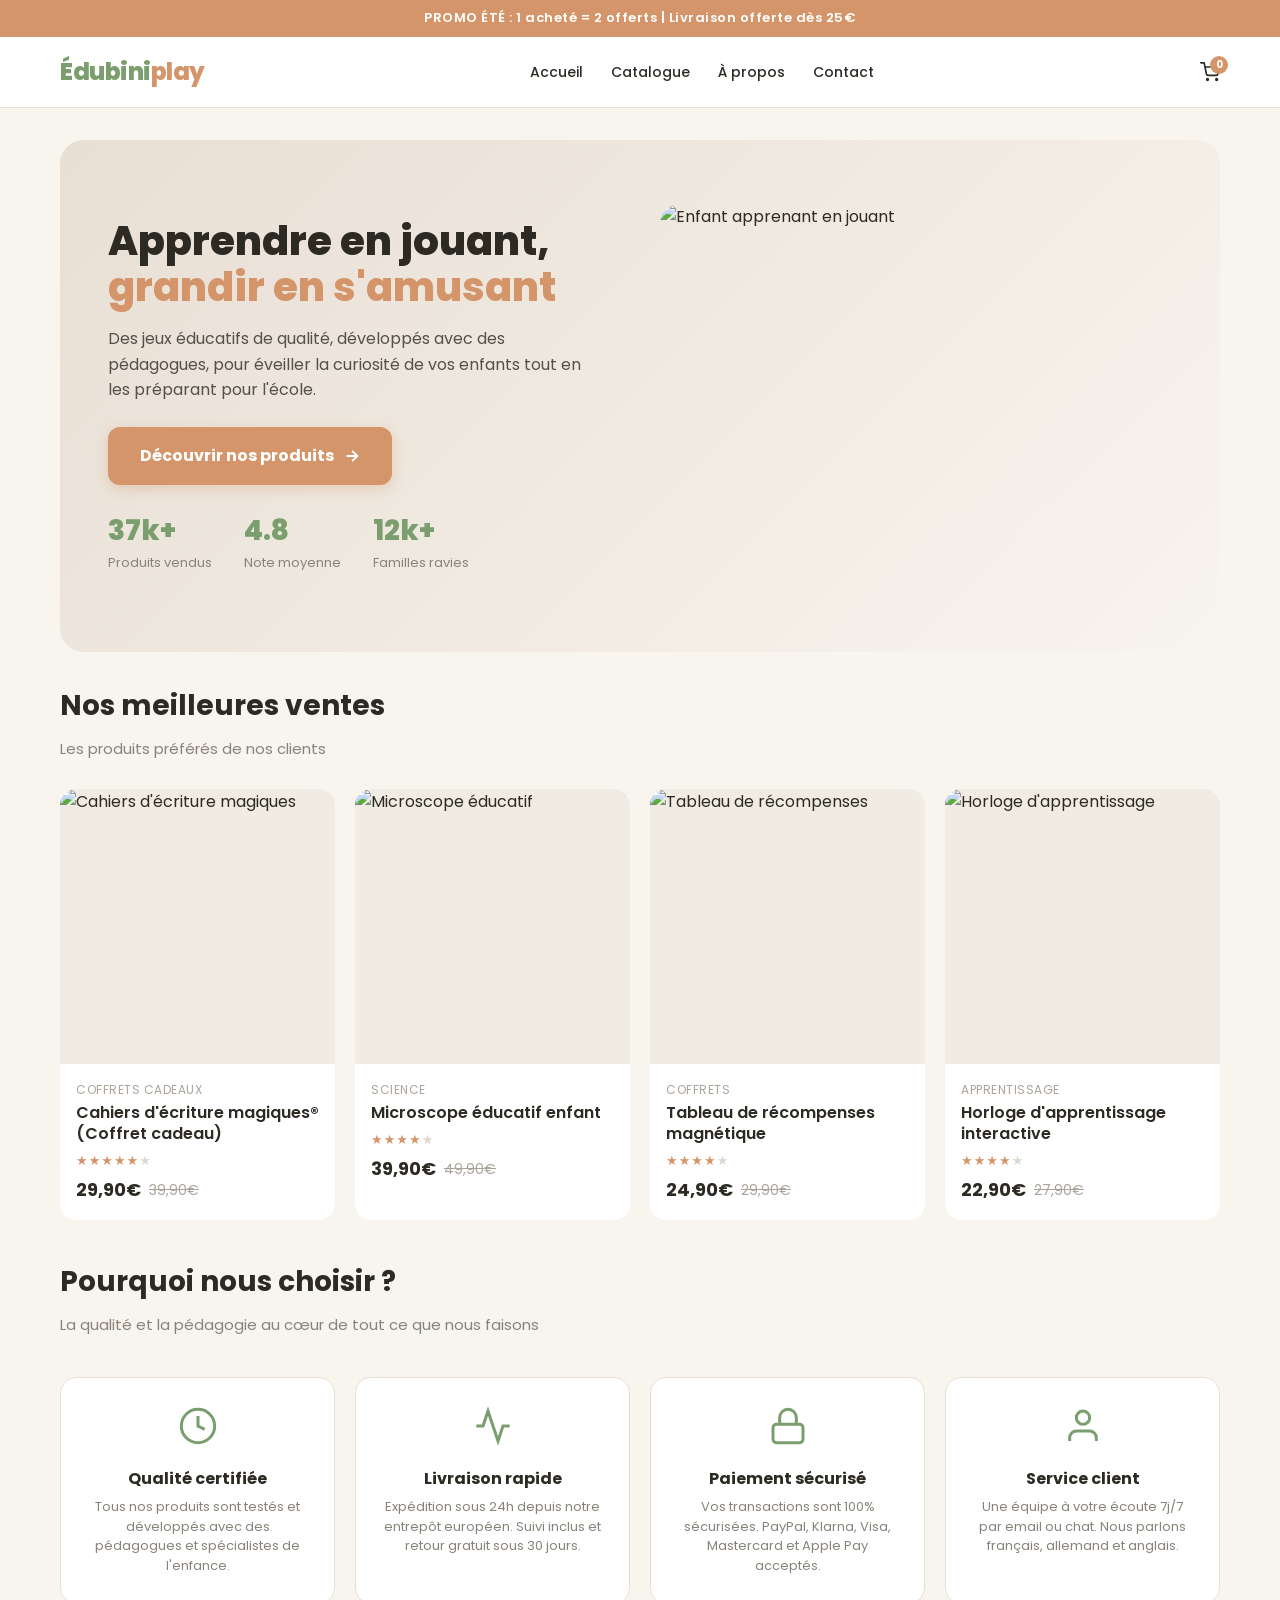
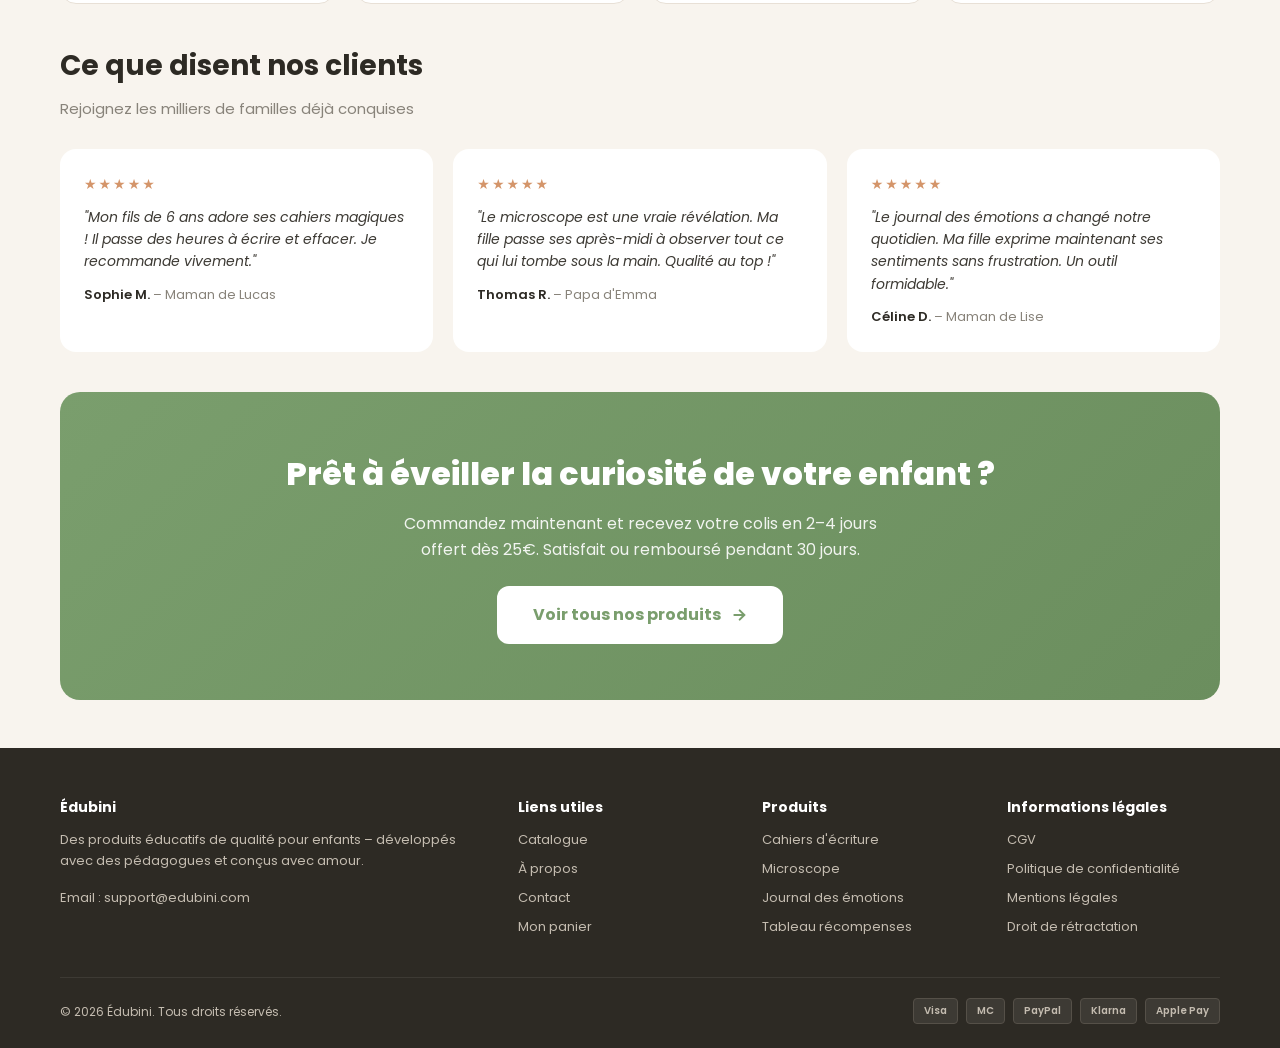
==== index.html @ 6d7222cc "feat: site e-commerce Édubini – pages produit, catalogue, panier, contact, à propos" ====
<!doctype html>
<html lang="fr">
<head>
  <meta charset="utf-8" />
  <meta name="viewport" content="width=device-width, initial-scale=1" />
  <title>Édubini – Jeux éducatifs pour enfants</title>
  <link rel="preconnect" href="https://fonts.googleapis.com" />
  <link rel="preconnect" href="https://fonts.gstatic.com" crossorigin />
  <link href="https://fonts.googleapis.com/css2?family=Poppins:wght@400;500;600;700;800&display=swap" rel="stylesheet" />
  <style>
    * { box-sizing: border-box; margin: 0; padding: 0; }
    body {
      font-family: 'Poppins', system-ui, sans-serif;
      background: #f8f4ee;
      color: #2d2a24;
      line-height: 1.6;
      -webkit-font-smoothing: antialiased;
    }
    .container {
      max-width: 1200px;
      margin: 0 auto;
      padding: 0 20px;
    }

    /* ---- Top bar ---- */
    .top-bar {
      background: #d4956a;
      color: #fff;
      text-align: center;
      padding: 8px;
      font-size: 13px;
      font-weight: 600;
      letter-spacing: 0.5px;
    }

    /* ---- Header ---- */
    .header {
      background: #fff;
      border-bottom: 1px solid #e8e0d6;
      padding: 16px 0;
      position: sticky;
      top: 0;
      z-index: 100;
    }
    .header .container {
      display: flex;
      align-items: center;
      justify-content: space-between;
    }
    .logo {
      font-size: 24px;
      font-weight: 800;
      color: #7a9e6d;
      text-decoration: none;
      letter-spacing: -0.5px;
    }
    .logo span { color: #d4956a; }
    .header nav { display: flex; gap: 28px; }
    .header nav a {
      color: #2d2a24;
      text-decoration: none;
      font-size: 14px;
      font-weight: 500;
      transition: color 0.2s;
    }
    .header nav a:hover { color: #d4956a; }
    .header-actions {
      display: flex;
      align-items: center;
      gap: 16px;
    }
    .header-actions a {
      color: #2d2a24;
      text-decoration: none;
      font-size: 14px;
    }
    .cart-icon {
      position: relative;
      width: 20px;
      height: 20px;
      display: block;
    }
    .cart-icon svg { width: 20px; height: 20px; }
    .cart-count {
      position: absolute;
      top: -6px;
      right: -8px;
      background: #d4956a;
      color: #fff;
      width: 18px;
      height: 18px;
      border-radius: 50%;
      font-size: 10px;
      font-weight: 700;
      display: grid;
      place-items: center;
    }

    /* ---- Mobile ---- */
    .mobile-menu-toggle {
      display: none;
      background: none;
      border: none;
      cursor: pointer;
      padding: 4px;
    }
    .mobile-menu-toggle svg { width: 24px; height: 24px; }
    @media (max-width: 700px) {
      .header nav { display: none; }
      .mobile-menu-toggle { display: block; }
    }

    /* ---- Hero ---- */
    .hero {
      background: linear-gradient(135deg, #e8dfd4 0%, #f8f4ee 100%);
      border-radius: 24px;
      padding: 64px 48px;
      margin: 32px 0;
      display: grid;
      grid-template-columns: 1fr 1fr;
      gap: 40px;
      align-items: center;
    }
    @media (max-width: 700px) {
      .hero { grid-template-columns: 1fr; padding: 40px 24px; text-align: center; }
    }
    .hero h1 {
      font-size: 40px;
      font-weight: 800;
      line-height: 1.15;
      margin-bottom: 16px;
    }
    @media (max-width: 480px) { .hero h1 { font-size: 28px; } }
    .hero h1 span { color: #d4956a; }
    .hero p {
      font-size: 16px;
      color: #555048;
      margin-bottom: 24px;
      max-width: 480px;
    }
    @media (max-width: 700px) { .hero p { margin: 0 auto 24px; } }
    .hero-btn {
      display: inline-flex;
      align-items: center;
      gap: 10px;
      padding: 16px 32px;
      background: #d4956a;
      color: #fff;
      border: none;
      border-radius: 12px;
      font-family: 'Poppins', sans-serif;
      font-size: 16px;
      font-weight: 700;
      text-decoration: none;
      cursor: pointer;
      transition: background 0.25s, transform 0.15s;
      box-shadow: 0 4px 14px rgba(212,149,106,0.35);
    }
    .hero-btn:hover { background: #c4855a; transform: translateY(-2px); }
    .hero-img {
      width: 100%;
      border-radius: 20px;
      object-fit: cover;
      aspect-ratio: 4/3;
    }
    .hero-stats {
      display: flex;
      gap: 32px;
      margin-top: 24px;
    }
    @media (max-width: 700px) { .hero-stats { justify-content: center; } }
    .hero-stats .stat h3 {
      font-size: 28px;
      font-weight: 800;
      color: #7a9e6d;
    }
    .hero-stats .stat p {
      font-size: 13px;
      color: #88837a;
      margin: 0;
    }

    /* ---- Section title ---- */
    .section-title {
      font-size: 28px;
      font-weight: 700;
      margin-bottom: 8px;
      color: #2d2a24;
    }
    .section-sub {
      font-size: 15px;
      color: #88837a;
      margin-bottom: 28px;
    }

    /* ---- Products grid ---- */
    .products-grid {
      display: grid;
      grid-template-columns: repeat(auto-fill, minmax(260px, 1fr));
      gap: 20px;
      margin: 24px 0 40px;
    }
    .product-card {
      background: #fff;
      border-radius: 16px;
      overflow: hidden;
      text-decoration: none;
      color: inherit;
      transition: transform 0.25s, box-shadow 0.25s;
    }
    .product-card:hover {
      transform: translateY(-4px);
      box-shadow: 0 12px 32px rgba(0,0,0,0.06);
    }
    .product-card .img-wrap {
      aspect-ratio: 1;
      background: #f0ece4;
      overflow: hidden;
    }
    .product-card .img-wrap img {
      width: 100%;
      height: 100%;
      object-fit: cover;
      transition: transform 0.4s;
    }
    .product-card:hover .img-wrap img { transform: scale(1.05); }
    .product-card .info {
      padding: 16px;
    }
    .product-card .info .cat {
      font-size: 12px;
      color: #aaa49b;
      text-transform: uppercase;
      letter-spacing: 0.5px;
      margin-bottom: 4px;
    }
    .product-card .info h3 {
      font-size: 16px;
      font-weight: 600;
      margin-bottom: 6px;
      line-height: 1.3;
    }
    .product-card .info .price-row {
      display: flex;
      align-items: center;
      gap: 8px;
    }
    .product-card .info .price {
      font-size: 18px;
      font-weight: 700;
      color: #2d2a24;
    }
    .product-card .info .old-price {
      font-size: 14px;
      color: #aaa49b;
      text-decoration: line-through;
    }
    .product-card .info .stars {
      color: #d4956a;
      font-size: 13px;
      letter-spacing: 1px;
      margin-bottom: 4px;
    }
    .product-card .info .stars span { color: #ddd8cf; }
    .badge-sm {
      display: inline-block;
      background: #d4956a;
      color: #fff;
      font-size: 11px;
      font-weight: 700;
      padding: 2px 10px;
      border-radius: 999px;
      margin-bottom: 6px;
    }

    /* ---- Why us ---- */
    .why-section {
      display: grid;
      grid-template-columns: repeat(auto-fit, minmax(220px, 1fr));
      gap: 20px;
      margin: 40px 0;
    }
    .why-card {
      background: #fff;
      border: 1px solid #e8e0d6;
      border-radius: 16px;
      padding: 28px 24px;
      text-align: center;
    }
    .why-card svg {
      width: 40px;
      height: 40px;
      margin-bottom: 12px;
    }
    .why-card h4 {
      font-size: 16px;
      font-weight: 700;
      margin-bottom: 6px;
    }
    .why-card p {
      font-size: 13px;
      color: #88837a;
      line-height: 1.5;
    }

    /* ---- Testimonials ---- */
    .testimonials {
      display: grid;
      grid-template-columns: repeat(auto-fit, minmax(280px, 1fr));
      gap: 20px;
      margin: 24px 0 40px;
    }
    .testimonial {
      background: #fff;
      border-radius: 16px;
      padding: 24px;
    }
    .testimonial .stars {
      color: #d4956a;
      font-size: 14px;
      letter-spacing: 2px;
      margin-bottom: 10px;
    }
    .testimonial blockquote {
      font-size: 14px;
      color: #3d3a34;
      line-height: 1.6;
      margin-bottom: 12px;
      font-style: italic;
    }
    .testimonial .author {
      font-size: 13px;
      font-weight: 600;
      color: #2d2a24;
    }
    .testimonial .author span {
      font-weight: 400;
      color: #88837a;
    }

    /* ---- CTA ---- */
    .cta-section {
      background: linear-gradient(135deg, #7a9e6d 0%, #6b8e5e 100%);
      border-radius: 20px;
      padding: 56px 40px;
      text-align: center;
      margin: 40px 0;
      color: #fff;
    }
    .cta-section h2 {
      font-size: 32px;
      font-weight: 800;
      margin-bottom: 12px;
    }
    .cta-section p {
      font-size: 16px;
      opacity: 0.9;
      margin-bottom: 24px;
      max-width: 500px;
      margin-left: auto;
      margin-right: auto;
    }
    .cta-btn {
      display: inline-flex;
      align-items: center;
      gap: 10px;
      padding: 16px 36px;
      background: #fff;
      color: #7a9e6d;
      border: none;
      border-radius: 12px;
      font-family: 'Poppins', sans-serif;
      font-size: 16px;
      font-weight: 700;
      text-decoration: none;
      cursor: pointer;
      transition: transform 0.2s, box-shadow 0.2s;
    }
    .cta-btn:hover { transform: translateY(-2px); box-shadow: 0 8px 24px rgba(0,0,0,0.12); }

    /* ---- Footer ---- */
    .footer {
      background: #2d2a24;
      color: #c4bcb0;
      padding: 48px 0 24px;
      margin-top: 48px;
    }
    .footer-grid {
      display: grid;
      grid-template-columns: 2fr 1fr 1fr 1fr;
      gap: 32px;
      padding-bottom: 32px;
    }
    @media (max-width: 700px) { .footer-grid { grid-template-columns: 1fr 1fr; gap: 24px; } }
    .footer h4 {
      color: #fff;
      font-size: 14px;
      font-weight: 700;
      margin-bottom: 12px;
    }
    .footer a {
      display: block;
      color: #c4bcb0;
      text-decoration: none;
      font-size: 13px;
      margin-bottom: 8px;
      transition: color 0.2s;
    }
    .footer a:hover { color: #d4956a; }
    .footer p {
      font-size: 13px;
      line-height: 1.6;
      margin-bottom: 16px;
    }
    .footer-bottom {
      border-top: 1px solid #3d3a34;
      padding-top: 20px;
      display: flex;
      justify-content: space-between;
      align-items: center;
      flex-wrap: wrap;
      gap: 12px;
      font-size: 12px;
    }
    .footer-bottom img { height: 20px; }
  </style>
</head>
<body>

<div class="top-bar">PROMO ÉTÉ : 1 acheté = 2 offerts | Livraison offerte dès 25€</div>

<header class="header">
  <div class="container">
    <a href="index.html" class="logo">Édubini<span>play</span></a>
    <nav>
      <a href="index.html">Accueil</a>
      <a href="collection.html">Catalogue</a>
      <a href="about.html">À propos</a>
      <a href="contact.html">Contact</a>
    </nav>
    <div class="header-actions">
      <a href="cart.html" class="cart-icon" aria-label="Panier">
        <svg viewBox="0 0 24 24" fill="none" stroke="#2d2a24" stroke-width="2" stroke-linecap="round" stroke-linejoin="round"><circle cx="9" cy="21" r="1"/><circle cx="20" cy="21" r="1"/><path d="M1 1h4l2.68 13.39a2 2 0 0 0 2 1.61h9.72a2 2 0 0 0 2-1.61L23 6H6"/></svg>
        <span class="cart-count">0</span>
      </a>
      <button class="mobile-menu-toggle" aria-label="Menu">
        <svg viewBox="0 0 24 24" fill="none" stroke="currentColor" stroke-width="2"><path d="M3 12h18M3 6h18M3 18h18"/></svg>
      </button>
    </div>
  </div>
</header>

<main class="container">

  <!-- Hero -->
  <section class="hero">
    <div>
      <h1>Apprendre en jouant, <span>grandir en s'amusant</span></h1>
      <p>Des jeux éducatifs de qualité, développés avec des pédagogues, pour éveiller la curiosité de vos enfants tout en les préparant pour l'école.</p>
      <a href="collection.html" class="hero-btn">
        Découvrir nos produits
        <svg width="16" height="16" viewBox="0 0 24 24" fill="none" stroke="currentColor" stroke-width="3" stroke-linecap="round"><path d="M5 12h14M13 5l7 7-7 7"/></svg>
      </a>
      <div class="hero-stats">
        <div class="stat"><h3>37k+</h3><p>Produits vendus</p></div>
        <div class="stat"><h3>4.8</h3><p>Note moyenne</p></div>
        <div class="stat"><h3>12k+</h3><p>Familles ravies</p></div>
      </div>
    </div>
    <img class="hero-img" src="https://images.unsplash.com/photo-1503454537195-1dcabb73ffb9?w=600&q=80" alt="Enfant apprenant en jouant" loading="lazy" />
  </section>

  <!-- Featured products -->
  <h2 class="section-title">Nos meilleures ventes</h2>
  <p class="section-sub">Les produits préférés de nos clients</p>

  <div class="products-grid" id="featured-grid">
    <div class="product-card" onclick="location='product.html?id=cahiers-magiques'">
      <div class="img-wrap"><img src="https://edubini.com/cdn/shop/files/Image_49_cfopy.webp?v=1741685445&width=400" alt="Cahiers d'écriture magiques" loading="lazy" /></div>
      <div class="info">
        <div class="cat">Coffrets cadeaux</div>
        <h3>Cahiers d'écriture magiques® (Coffret cadeau)</h3>
        <div class="stars">★★★★★<span>★</span></div>
        <div class="price-row">
          <span class="price">29,90€</span>
          <span class="old-price">39,90€</span>
        </div>
      </div>
    </div>
    <div class="product-card" onclick="location='product.html?id=microscope-educatif'">
      <div class="img-wrap"><img src="https://images.unsplash.com/photo-1582562124811-c09040d0a901?w=400&q=80" alt="Microscope éducatif" loading="lazy" /></div>
      <div class="info">
        <div class="cat">Science</div>
        <h3>Microscope éducatif enfant</h3>
        <div class="stars">★★★★<span>★</span></div>
        <div class="price-row">
          <span class="price">39,90€</span>
          <span class="old-price">49,90€</span>
        </div>
      </div>
    </div>
    <div class="product-card" onclick="location='product.html?id=tableau-recompenses'">
      <div class="img-wrap"><img src="https://images.unsplash.com/photo-1584697964407-1aa8e1f6a1e3?w=400&q=80" alt="Tableau de récompenses" loading="lazy" /></div>
      <div class="info">
        <div class="cat">Coffrets</div>
        <h3>Tableau de récompenses magnétique</h3>
        <div class="stars">★★★★<span>★</span></div>
        <div class="price-row">
          <span class="price">24,90€</span>
          <span class="old-price">29,90€</span>
        </div>
      </div>
    </div>
    <div class="product-card" onclick="location='product.html?id=horloge-apprentissage'">
      <div class="img-wrap"><img src="https://images.unsplash.com/photo-1594322436404-5e0526f3e7c3?w=400&q=80" alt="Horloge d'apprentissage" loading="lazy" /></div>
      <div class="info">
        <div class="cat">Apprentissage</div>
        <h3>Horloge d'apprentissage interactive</h3>
        <div class="stars">★★★★<span>★</span></div>
        <div class="price-row">
          <span class="price">22,90€</span>
          <span class="old-price">27,90€</span>
        </div>
      </div>
    </div>
  </div>

  <!-- Why choose us -->
  <h2 class="section-title">Pourquoi nous choisir ?</h2>
  <p class="section-sub">La qualité et la pédagogie au cœur de tout ce que nous faisons</p>

  <div class="why-section">
    <div class="why-card">
      <svg viewBox="0 0 24 24" fill="none" stroke="#7a9e6d" stroke-width="1.8"><circle cx="12" cy="12" r="10"/><path d="M12 6v6l4 2"/></svg>
      <h4>Qualité certifiée</h4>
      <p>Tous nos produits sont testés et développés avec des pédagogues et spécialistes de l'enfance.</p>
    </div>
    <div class="why-card">
      <svg viewBox="0 0 24 24" fill="none" stroke="#7a9e6d" stroke-width="1.8"><path d="M22 12h-4l-3 9L9 3l-3 9H2"/></svg>
      <h4>Livraison rapide</h4>
      <p>Expédition sous 24h depuis notre entrepôt européen. Suivi inclus et retour gratuit sous 30 jours.</p>
    </div>
    <div class="why-card">
      <svg viewBox="0 0 24 24" fill="none" stroke="#7a9e6d" stroke-width="1.8"><rect x="3" y="11" width="18" height="11" rx="2"/><path d="M7 11V7a5 5 0 0 1 10 0v4"/></svg>
      <h4>Paiement sécurisé</h4>
      <p>Vos transactions sont 100% sécurisées. PayPal, Klarna, Visa, Mastercard et Apple Pay acceptés.</p>
    </div>
    <div class="why-card">
      <svg viewBox="0 0 24 24" fill="none" stroke="#7a9e6d" stroke-width="1.8"><path d="M20 21v-2a4 4 0 0 0-4-4H8a4 4 0 0 0-4 4v2"/><circle cx="12" cy="7" r="4"/></svg>
      <h4>Service client</h4>
      <p>Une équipe à votre écoute 7j/7 par email ou chat. Nous parlons français, allemand et anglais.</p>
    </div>
  </div>

  <!-- Testimonials -->
  <h2 class="section-title">Ce que disent nos clients</h2>
  <p class="section-sub">Rejoignez les milliers de familles déjà conquises</p>

  <div class="testimonials">
    <div class="testimonial">
      <div class="stars">★★★★★</div>
      <blockquote>"Mon fils de 6 ans adore ses cahiers magiques ! Il passe des heures à écrire et effacer. Je recommande vivement."</blockquote>
      <div class="author">Sophie M. <span>– Maman de Lucas</span></div>
    </div>
    <div class="testimonial">
      <div class="stars">★★★★★</div>
      <blockquote>"Le microscope est une vraie révélation. Ma fille passe ses après-midi à observer tout ce qui lui tombe sous la main. Qualité au top !"</blockquote>
      <div class="author">Thomas R. <span>– Papa d'Emma</span></div>
    </div>
    <div class="testimonial">
      <div class="stars">★★★★★</div>
      <blockquote>"Le journal des émotions a changé notre quotidien. Ma fille exprime maintenant ses sentiments sans frustration. Un outil formidable."</blockquote>
      <div class="author">Céline D. <span>– Maman de Lise</span></div>
    </div>
  </div>

  <!-- CTA -->
  <section class="cta-section">
    <h2>Prêt à éveiller la curiosité de votre enfant ?</h2>
    <p>Commandez maintenant et recevez votre colis en 2–4 jours offert dès 25€. Satisfait ou remboursé pendant 30 jours.</p>
    <a href="collection.html" class="cta-btn">
      Voir tous nos produits
      <svg width="16" height="16" viewBox="0 0 24 24" fill="none" stroke="currentColor" stroke-width="3" stroke-linecap="round"><path d="M5 12h14M13 5l7 7-7 7"/></svg>
    </a>
  </section>

</main>

<footer class="footer">
  <div class="container">
    <div class="footer-grid">
      <div>
        <h4>Édubini</h4>
        <p>Des produits éducatifs de qualité pour enfants – développés avec des pédagogues et conçus avec amour.</p>
        <p style="margin-top:8px;">Email : <a href="mailto:support@edubini.com" style="display:inline;">support@edubini.com</a></p>
      </div>
      <div>
        <h4>Liens utiles</h4>
        <a href="collection.html">Catalogue</a>
        <a href="about.html">À propos</a>
        <a href="contact.html">Contact</a>
        <a href="cart.html">Mon panier</a>
      </div>
      <div>
        <h4>Produits</h4>
        <a href="product.html?id=cahiers-magiques">Cahiers d'écriture</a>
        <a href="product.html?id=microscope-educatif">Microscope</a>
        <a href="product.html?id=journal-emotions">Journal des émotions</a>
        <a href="product.html?id=tableau-recompenses">Tableau récompenses</a>
      </div>
      <div>
        <h4>Informations légales</h4>
        <a href="#">CGV</a>
        <a href="#">Politique de confidentialité</a>
        <a href="#">Mentions légales</a>
        <a href="#">Droit de rétractation</a>
      </div>
    </div>
    <div class="footer-bottom">
      <span>&copy; 2026 Édubini. Tous droits réservés.</span>
      <div class="payment" style="display:flex;gap:8px;flex-wrap:wrap;">
        <span class="badge" style="background:#3d3a34;color:#c4bcb0;border:1px solid #555048;padding:4px 10px;border-radius:4px;font-size:10px;font-weight:600;">Visa</span>
        <span class="badge" style="background:#3d3a34;color:#c4bcb0;border:1px solid #555048;padding:4px 10px;border-radius:4px;font-size:10px;font-weight:600;">MC</span>
        <span class="badge" style="background:#3d3a34;color:#c4bcb0;border:1px solid #555048;padding:4px 10px;border-radius:4px;font-size:10px;font-weight:600;">PayPal</span>
        <span class="badge" style="background:#3d3a34;color:#c4bcb0;border:1px solid #555048;padding:4px 10px;border-radius:4px;font-size:10px;font-weight:600;">Klarna</span>
        <span class="badge" style="background:#3d3a34;color:#c4bcb0;border:1px solid #555048;padding:4px 10px;border-radius:4px;font-size:10px;font-weight:600;">Apple Pay</span>
      </div>
    </div>
  </div>
</footer>

<script src="main.js"></script>
<script>
  document.querySelector('.mobile-menu-toggle')?.addEventListener('click', function() {
    var nav = document.querySelector('.header nav');
    if (nav) nav.style.display = nav.style.display === 'flex' ? 'none' : 'flex';
  });
</script>
</body>
</html>
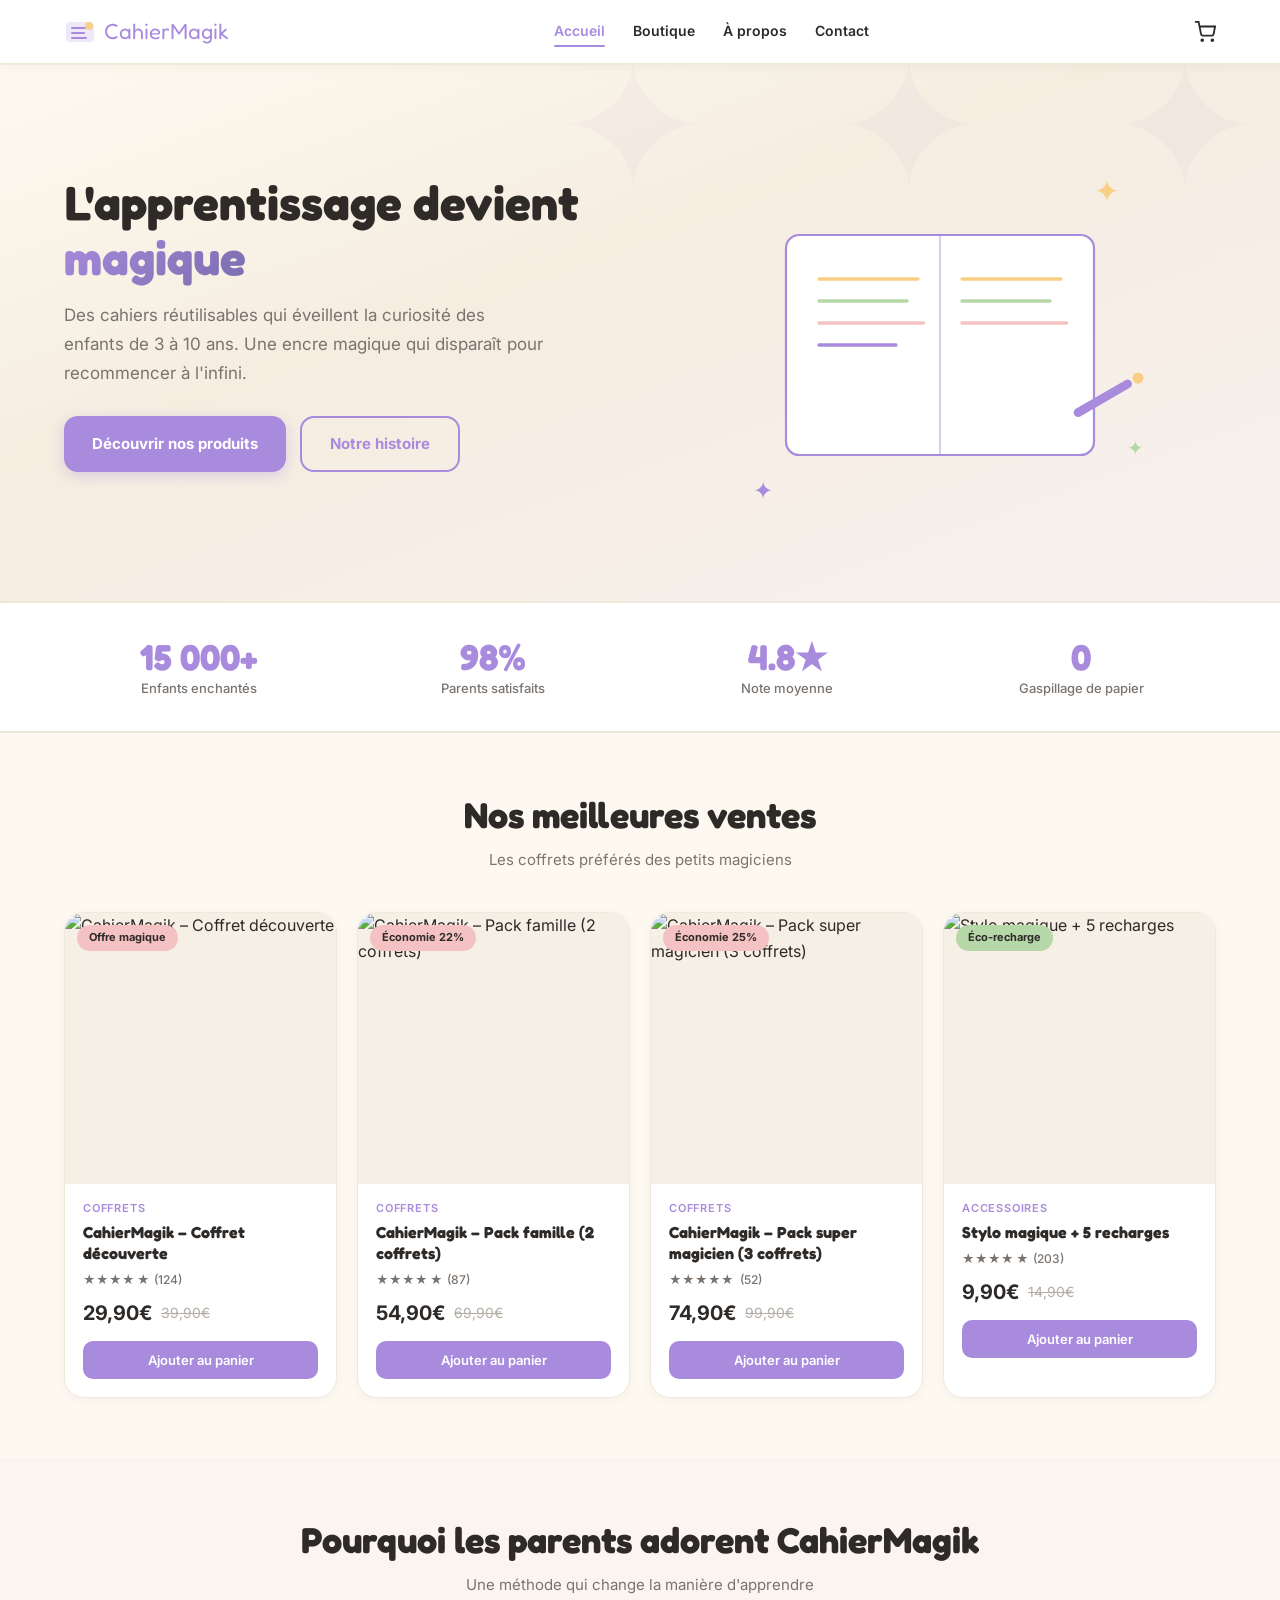
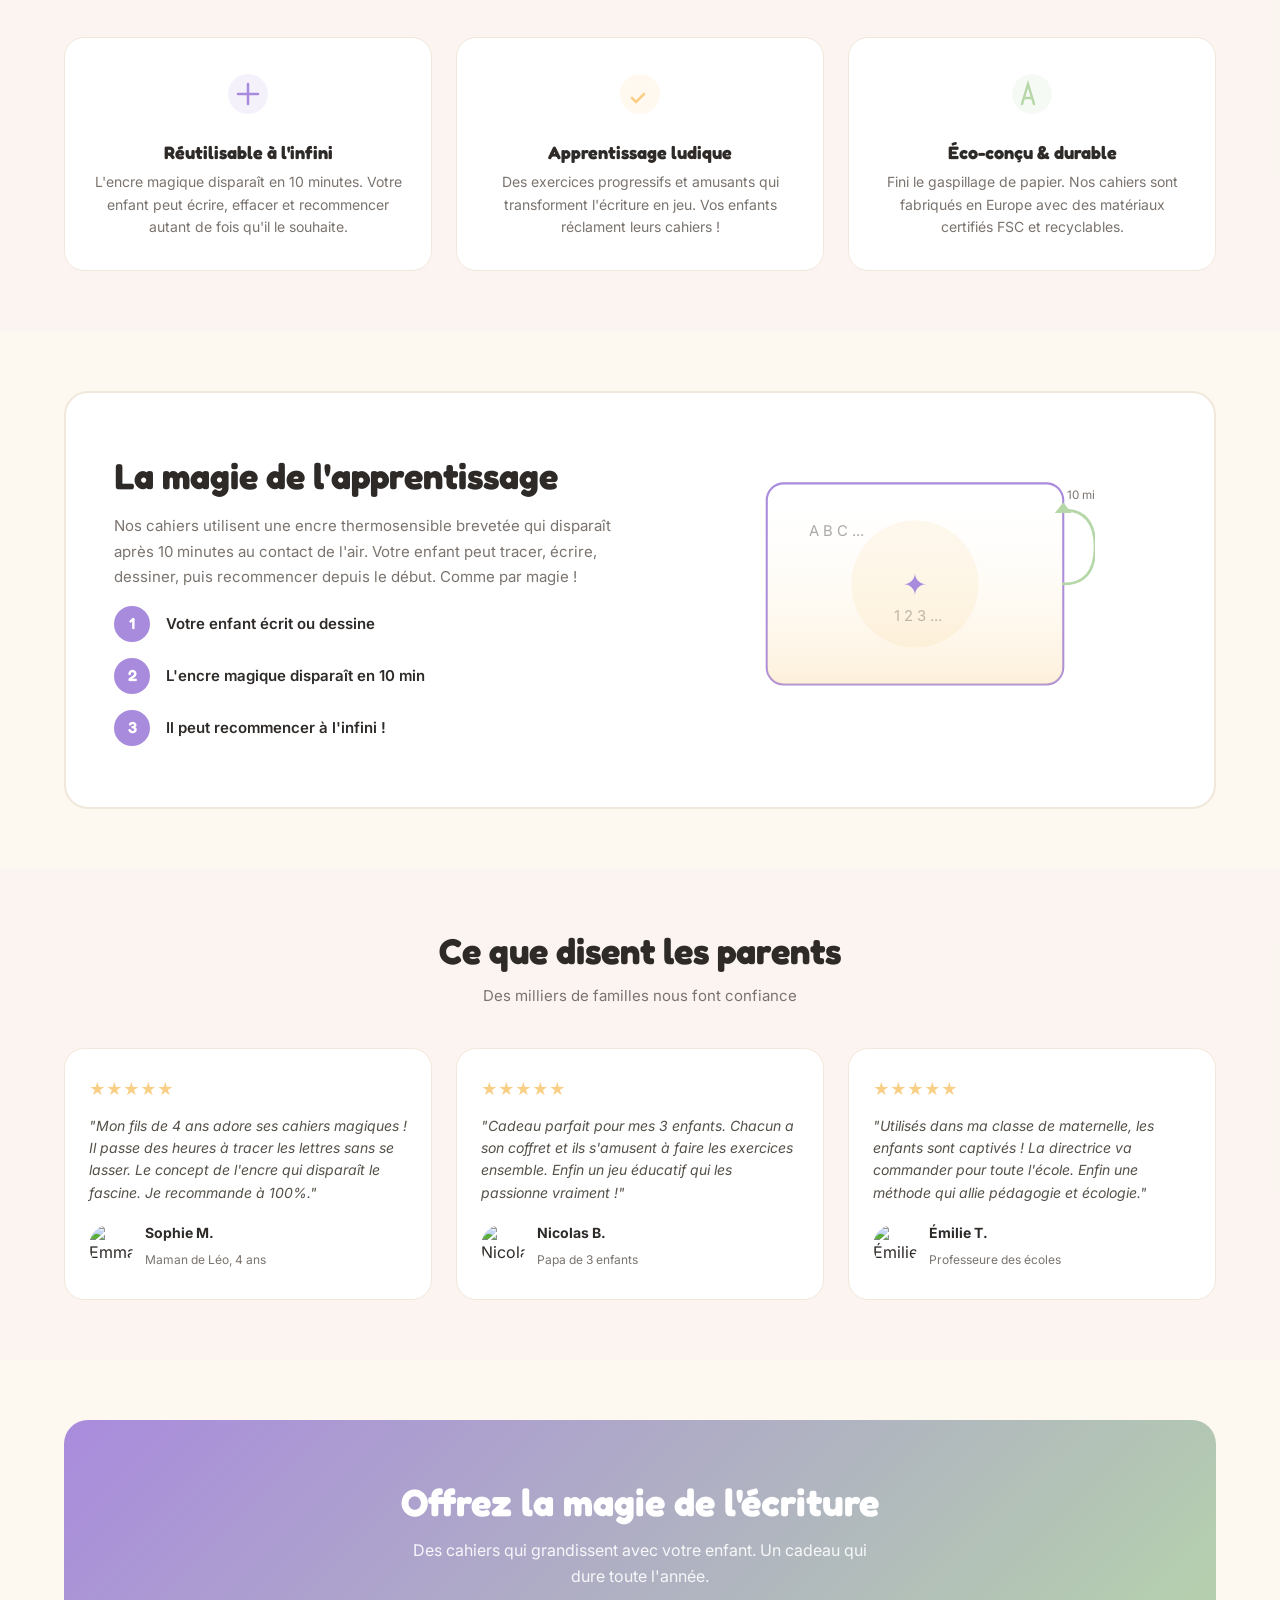
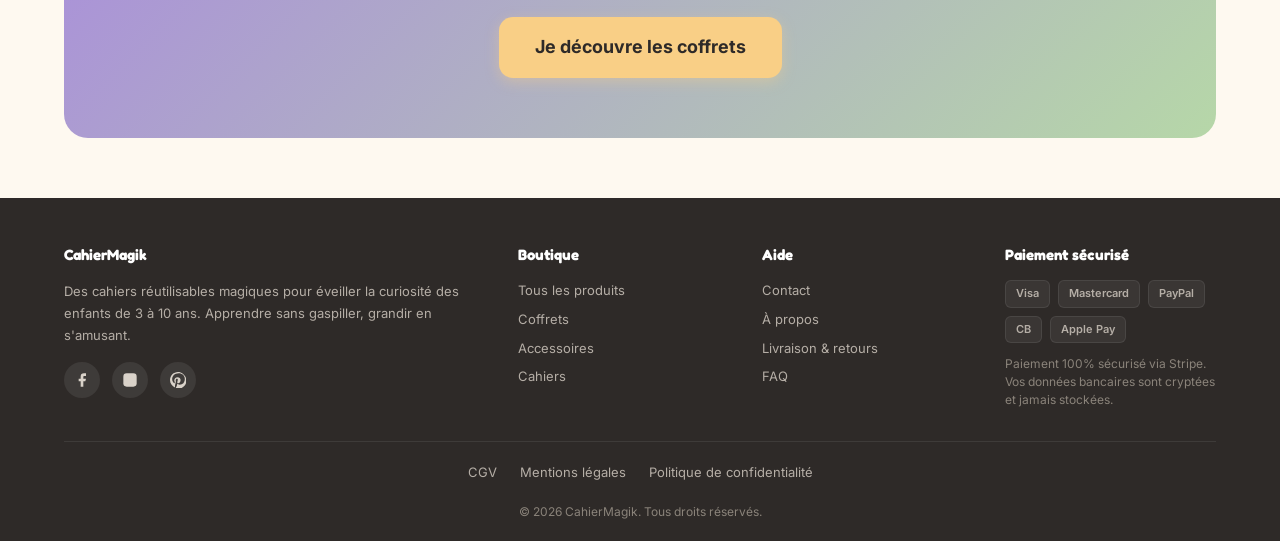
==== commit e19feb23: "Initial commit: CahierMagik site complet - 8 pages e-commerce" ====
--- a/index.html
+++ b/index.html
@@ -3,638 +3,576 @@
 <head>
   <meta charset="utf-8" />
   <meta name="viewport" content="width=device-width, initial-scale=1" />
-  <title>Édubini – Jeux éducatifs pour enfants</title>
+  <title>CahierMagik – L'apprentissage devient magique</title>
+  <link rel="stylesheet" href="style.css" />
   <link rel="preconnect" href="https://fonts.googleapis.com" />
   <link rel="preconnect" href="https://fonts.gstatic.com" crossorigin />
-  <link href="https://fonts.googleapis.com/css2?family=Poppins:wght@400;500;600;700;800&display=swap" rel="stylesheet" />
+  <link href="https://fonts.googleapis.com/css2?family=Fredoka+One&family=Inter:wght@400;500;600;700&display=swap" rel="stylesheet" />
   <style>
-    * { box-sizing: border-box; margin: 0; padding: 0; }
-    body {
-      font-family: 'Poppins', system-ui, sans-serif;
-      background: #f8f4ee;
-      color: #2d2a24;
-      line-height: 1.6;
-      -webkit-font-smoothing: antialiased;
-    }
-    .container {
-      max-width: 1200px;
-      margin: 0 auto;
-      padding: 0 20px;
-    }
-
-    /* ---- Top bar ---- */
-    .top-bar {
-      background: #d4956a;
-      color: #fff;
-      text-align: center;
-      padding: 8px;
-      font-size: 13px;
-      font-weight: 600;
-      letter-spacing: 0.5px;
-    }
-
-    /* ---- Header ---- */
-    .header {
-      background: #fff;
-      border-bottom: 1px solid #e8e0d6;
-      padding: 16px 0;
-      position: sticky;
-      top: 0;
-      z-index: 100;
-    }
-    .header .container {
+    /* ─────── PAGE ACCUEIL ─────── */
+
+    /* Hero */
+    .hero {
+      padding: 60px 0 80px;
+      background: linear-gradient(160deg, #fef9f0 0%, #f5ede0 40%, rgba(169, 139, 221, 0.08) 100%);
+      position: relative;
+      overflow: hidden;
+    }
+    .hero::before {
+      content: '✦ ✦ ✦';
+      position: absolute;
+      font-size: 180px;
+      color: rgba(169, 139, 221, 0.05);
+      top: -30px;
+      right: -20px;
+      letter-spacing: 40px;
+      line-height: 1;
+      pointer-events: none;
+    }
+    .hero .container {
+      display: grid;
+      grid-template-columns: 1fr 1fr;
+      gap: 48px;
+      align-items: center;
+    }
+    @media (max-width: 860px) {
+      .hero .container { grid-template-columns: 1fr; text-align: center; }
+    }
+    .hero-content h1 {
+      font-family: 'Fredoka One', 'Poppins', sans-serif;
+      font-size: clamp(32px, 5vw, 48px);
+      color: #2e2a28;
+      line-height: 1.15;
+      margin-bottom: 16px;
+    }
+    .hero-content h1 .highlight {
+      background: linear-gradient(135deg, #a98bdd, #7a6eb0);
+      -webkit-background-clip: text;
+      -webkit-text-fill-color: transparent;
+      background-clip: text;
+    }
+    .hero-content p {
+      font-size: 17px;
+      color: #7a736e;
+      max-width: 480px;
+      line-height: 1.7;
+      margin-bottom: 28px;
+    }
+    @media (max-width: 860px) {
+      .hero-content p { margin-left: auto; margin-right: auto; }
+    }
+    .hero-actions {
+      display: flex;
+      gap: 14px;
+      flex-wrap: wrap;
+    }
+    @media (max-width: 860px) { .hero-actions { justify-content: center; } }
+    .hero-illustration {
       display: flex;
       align-items: center;
-      justify-content: space-between;
-    }
-    .logo {
-      font-size: 24px;
-      font-weight: 800;
-      color: #7a9e6d;
-      text-decoration: none;
-      letter-spacing: -0.5px;
-    }
-    .logo span { color: #d4956a; }
-    .header nav { display: flex; gap: 28px; }
-    .header nav a {
-      color: #2d2a24;
-      text-decoration: none;
+      justify-content: center;
+      position: relative;
+    }
+    .hero-illustration svg {
+      width: 100%;
+      max-width: 440px;
+      height: auto;
+    }
+    .float-item {
+      position: absolute;
+      animation: float 4s ease-in-out infinite;
+    }
+    .float-item:nth-child(2) { animation-delay: -1.5s; }
+    .float-item:nth-child(3) { animation-delay: -3s; }
+
+    /* Stats bar */
+    .stats-bar {
+      background: #fff;
+      border-top: 2px solid #f0e8db;
+      border-bottom: 2px solid #f0e8db;
+      padding: 32px 0;
+    }
+    .stats-grid {
+      display: grid;
+      grid-template-columns: repeat(4, 1fr);
+      gap: 24px;
+      text-align: center;
+    }
+    @media (max-width: 600px) { .stats-grid { grid-template-columns: repeat(2, 1fr); gap: 16px; } }
+    .stat-item h3 {
+      font-family: 'Fredoka One', 'Poppins', sans-serif;
+      font-size: 36px;
+      color: #a98bdd;
+    }
+    .stat-item p {
+      font-size: 13px;
+      color: #7a736e;
+      font-weight: 500;
+    }
+
+    /* Valeurs */
+    .values-grid {
+      display: grid;
+      grid-template-columns: repeat(3, 1fr);
+      gap: 24px;
+    }
+    @media (max-width: 700px) { .values-grid { grid-template-columns: 1fr; } }
+    .value-card {
+      background: #fff;
+      border-radius: 20px;
+      padding: 32px 24px;
+      border: 1px solid #f0e8db;
+      text-align: center;
+      transition: transform 0.3s ease, box-shadow 0.3s ease;
+    }
+    .value-card:hover {
+      transform: translateY(-4px);
+      box-shadow: 0 8px 24px rgba(0,0,0,0.06);
+    }
+    .value-card svg {
+      width: 48px;
+      height: 48px;
+      margin-bottom: 16px;
+    }
+    .value-card h3 {
+      font-family: 'Fredoka One', 'Poppins', sans-serif;
+      font-size: 18px;
+      margin-bottom: 8px;
+    }
+    .value-card p {
       font-size: 14px;
-      font-weight: 500;
-      transition: color 0.2s;
-    }
-    .header nav a:hover { color: #d4956a; }
-    .header-actions {
+      color: #7a736e;
+      line-height: 1.6;
+    }
+
+    /* Concept magique */
+    .concept {
+      background: #fff;
+      border-radius: 24px;
+      padding: 48px;
+      display: grid;
+      grid-template-columns: 1fr 1fr;
+      gap: 48px;
+      align-items: center;
+      border: 2px solid #f0e8db;
+    }
+    @media (max-width: 700px) {
+      .concept { grid-template-columns: 1fr; padding: 32px; text-align: center; }
+    }
+    .concept h2 {
+      margin-bottom: 16px;
+    }
+    .concept p {
+      font-size: 15px;
+      color: #7a736e;
+      line-height: 1.7;
+      margin-bottom: 16px;
+    }
+    .concept-steps {
+      display: flex;
+      flex-direction: column;
+      gap: 16px;
+    }
+    .concept-step {
       display: flex;
       align-items: center;
       gap: 16px;
-    }
-    .header-actions a {
-      color: #2d2a24;
-      text-decoration: none;
-      font-size: 14px;
-    }
-    .cart-icon {
-      position: relative;
-      width: 20px;
-      height: 20px;
-      display: block;
-    }
-    .cart-icon svg { width: 20px; height: 20px; }
-    .cart-count {
-      position: absolute;
-      top: -6px;
-      right: -8px;
-      background: #d4956a;
+      font-size: 15px;
+      font-weight: 600;
+    }
+    .concept-step .num {
+      width: 36px;
+      height: 36px;
+      border-radius: 50%;
+      background: #a98bdd;
       color: #fff;
-      width: 18px;
-      height: 18px;
-      border-radius: 50%;
-      font-size: 10px;
-      font-weight: 700;
       display: grid;
       place-items: center;
-    }
-
-    /* ---- Mobile ---- */
-    .mobile-menu-toggle {
-      display: none;
-      background: none;
-      border: none;
-      cursor: pointer;
-      padding: 4px;
-    }
-    .mobile-menu-toggle svg { width: 24px; height: 24px; }
-    @media (max-width: 700px) {
-      .header nav { display: none; }
-      .mobile-menu-toggle { display: block; }
-    }
-
-    /* ---- Hero ---- */
-    .hero {
-      background: linear-gradient(135deg, #e8dfd4 0%, #f8f4ee 100%);
-      border-radius: 24px;
-      padding: 64px 48px;
-      margin: 32px 0;
+      font-family: 'Fredoka One', 'Poppins', sans-serif;
+      font-size: 16px;
+      flex-shrink: 0;
+    }
+    .concept-visual {
+      display: flex;
+      justify-content: center;
+    }
+    .concept-visual svg { max-width: 360px; height: auto; }
+
+    /* Témoignages */
+    .testimonials-grid {
       display: grid;
-      grid-template-columns: 1fr 1fr;
-      gap: 40px;
-      align-items: center;
-    }
-    @media (max-width: 700px) {
-      .hero { grid-template-columns: 1fr; padding: 40px 24px; text-align: center; }
-    }
-    .hero h1 {
-      font-size: 40px;
-      font-weight: 800;
-      line-height: 1.15;
+      grid-template-columns: repeat(3, 1fr);
+      gap: 24px;
+    }
+    @media (max-width: 800px) { .testimonials-grid { grid-template-columns: 1fr; } }
+    .testimonial-card {
+      background: #fff;
+      border-radius: 20px;
+      padding: 28px 24px;
+      border: 1px solid #f0e8db;
+      transition: transform 0.3s ease;
+    }
+    .testimonial-card:hover { transform: translateY(-4px); }
+    .testimonial-card .stars { margin-bottom: 12px; font-size: 16px; }
+    .testimonial-card p {
+      font-size: 14px;
+      color: #555048;
+      line-height: 1.6;
       margin-bottom: 16px;
-    }
-    @media (max-width: 480px) { .hero h1 { font-size: 28px; } }
-    .hero h1 span { color: #d4956a; }
-    .hero p {
-      font-size: 16px;
-      color: #555048;
-      margin-bottom: 24px;
-      max-width: 480px;
-    }
-    @media (max-width: 700px) { .hero p { margin: 0 auto 24px; } }
-    .hero-btn {
-      display: inline-flex;
-      align-items: center;
-      gap: 10px;
-      padding: 16px 32px;
-      background: #d4956a;
-      color: #fff;
-      border: none;
-      border-radius: 12px;
-      font-family: 'Poppins', sans-serif;
-      font-size: 16px;
-      font-weight: 700;
-      text-decoration: none;
-      cursor: pointer;
-      transition: background 0.25s, transform 0.15s;
-      box-shadow: 0 4px 14px rgba(212,149,106,0.35);
-    }
-    .hero-btn:hover { background: #c4855a; transform: translateY(-2px); }
-    .hero-img {
-      width: 100%;
-      border-radius: 20px;
-      object-fit: cover;
-      aspect-ratio: 4/3;
-    }
-    .hero-stats {
-      display: flex;
-      gap: 32px;
-      margin-top: 24px;
-    }
-    @media (max-width: 700px) { .hero-stats { justify-content: center; } }
-    .hero-stats .stat h3 {
-      font-size: 28px;
-      font-weight: 800;
-      color: #7a9e6d;
-    }
-    .hero-stats .stat p {
-      font-size: 13px;
-      color: #88837a;
-      margin: 0;
-    }
-
-    /* ---- Section title ---- */
-    .section-title {
-      font-size: 28px;
-      font-weight: 700;
-      margin-bottom: 8px;
-      color: #2d2a24;
-    }
-    .section-sub {
-      font-size: 15px;
-      color: #88837a;
-      margin-bottom: 28px;
-    }
-
-    /* ---- Products grid ---- */
-    .products-grid {
-      display: grid;
-      grid-template-columns: repeat(auto-fill, minmax(260px, 1fr));
-      gap: 20px;
-      margin: 24px 0 40px;
-    }
-    .product-card {
-      background: #fff;
-      border-radius: 16px;
-      overflow: hidden;
-      text-decoration: none;
-      color: inherit;
-      transition: transform 0.25s, box-shadow 0.25s;
-    }
-    .product-card:hover {
-      transform: translateY(-4px);
-      box-shadow: 0 12px 32px rgba(0,0,0,0.06);
-    }
-    .product-card .img-wrap {
-      aspect-ratio: 1;
-      background: #f0ece4;
-      overflow: hidden;
-    }
-    .product-card .img-wrap img {
-      width: 100%;
-      height: 100%;
-      object-fit: cover;
-      transition: transform 0.4s;
-    }
-    .product-card:hover .img-wrap img { transform: scale(1.05); }
-    .product-card .info {
-      padding: 16px;
-    }
-    .product-card .info .cat {
-      font-size: 12px;
-      color: #aaa49b;
-      text-transform: uppercase;
-      letter-spacing: 0.5px;
-      margin-bottom: 4px;
-    }
-    .product-card .info h3 {
-      font-size: 16px;
-      font-weight: 600;
-      margin-bottom: 6px;
-      line-height: 1.3;
-    }
-    .product-card .info .price-row {
+      font-style: italic;
+    }
+    .testimonial-author {
       display: flex;
       align-items: center;
-      gap: 8px;
-    }
-    .product-card .info .price {
-      font-size: 18px;
-      font-weight: 700;
-      color: #2d2a24;
-    }
-    .product-card .info .old-price {
+      gap: 12px;
+    }
+    .testimonial-author img {
+      width: 44px;
+      height: 44px;
+      border-radius: 50%;
+      object-fit: cover;
+    }
+    .testimonial-author strong {
       font-size: 14px;
-      color: #aaa49b;
-      text-decoration: line-through;
-    }
-    .product-card .info .stars {
-      color: #d4956a;
-      font-size: 13px;
-      letter-spacing: 1px;
-      margin-bottom: 4px;
-    }
-    .product-card .info .stars span { color: #ddd8cf; }
-    .badge-sm {
-      display: inline-block;
-      background: #d4956a;
+    }
+    .testimonial-author span {
+      font-size: 12px;
+      color: #7a736e;
+    }
+
+    /* CTA section */
+    .cta-section {
+      background: linear-gradient(135deg, #a98bdd 0%, #b6d7a8 100%);
+      border-radius: 24px;
+      padding: 60px 48px;
+      text-align: center;
       color: #fff;
-      font-size: 11px;
-      font-weight: 700;
-      padding: 2px 10px;
-      border-radius: 999px;
-      margin-bottom: 6px;
-    }
-
-    /* ---- Why us ---- */
-    .why-section {
-      display: grid;
-      grid-template-columns: repeat(auto-fit, minmax(220px, 1fr));
-      gap: 20px;
-      margin: 40px 0;
-    }
-    .why-card {
-      background: #fff;
-      border: 1px solid #e8e0d6;
-      border-radius: 16px;
-      padding: 28px 24px;
-      text-align: center;
-    }
-    .why-card svg {
-      width: 40px;
-      height: 40px;
-      margin-bottom: 12px;
-    }
-    .why-card h4 {
-      font-size: 16px;
-      font-weight: 700;
-      margin-bottom: 6px;
-    }
-    .why-card p {
-      font-size: 13px;
-      color: #88837a;
-      line-height: 1.5;
-    }
-
-    /* ---- Testimonials ---- */
-    .testimonials {
-      display: grid;
-      grid-template-columns: repeat(auto-fit, minmax(280px, 1fr));
-      gap: 20px;
-      margin: 24px 0 40px;
-    }
-    .testimonial {
-      background: #fff;
-      border-radius: 16px;
-      padding: 24px;
-    }
-    .testimonial .stars {
-      color: #d4956a;
-      font-size: 14px;
-      letter-spacing: 2px;
-      margin-bottom: 10px;
-    }
-    .testimonial blockquote {
-      font-size: 14px;
-      color: #3d3a34;
-      line-height: 1.6;
-      margin-bottom: 12px;
-      font-style: italic;
-    }
-    .testimonial .author {
-      font-size: 13px;
-      font-weight: 600;
-      color: #2d2a24;
-    }
-    .testimonial .author span {
-      font-weight: 400;
-      color: #88837a;
-    }
-
-    /* ---- CTA ---- */
-    .cta-section {
-      background: linear-gradient(135deg, #7a9e6d 0%, #6b8e5e 100%);
-      border-radius: 20px;
-      padding: 56px 40px;
-      text-align: center;
-      margin: 40px 0;
+    }
+    .cta-section h2 {
+      font-family: 'Fredoka One', 'Poppins', sans-serif;
+      font-size: clamp(28px, 4vw, 38px);
       color: #fff;
-    }
-    .cta-section h2 {
-      font-size: 32px;
-      font-weight: 800;
       margin-bottom: 12px;
     }
     .cta-section p {
       font-size: 16px;
       opacity: 0.9;
-      margin-bottom: 24px;
-      max-width: 500px;
-      margin-left: auto;
-      margin-right: auto;
-    }
-    .cta-btn {
-      display: inline-flex;
-      align-items: center;
-      gap: 10px;
-      padding: 16px 36px;
-      background: #fff;
-      color: #7a9e6d;
-      border: none;
-      border-radius: 12px;
-      font-family: 'Poppins', sans-serif;
-      font-size: 16px;
-      font-weight: 700;
-      text-decoration: none;
-      cursor: pointer;
-      transition: transform 0.2s, box-shadow 0.2s;
-    }
-    .cta-btn:hover { transform: translateY(-2px); box-shadow: 0 8px 24px rgba(0,0,0,0.12); }
-
-    /* ---- Footer ---- */
-    .footer {
-      background: #2d2a24;
-      color: #c4bcb0;
-      padding: 48px 0 24px;
-      margin-top: 48px;
-    }
-    .footer-grid {
-      display: grid;
-      grid-template-columns: 2fr 1fr 1fr 1fr;
-      gap: 32px;
-      padding-bottom: 32px;
-    }
-    @media (max-width: 700px) { .footer-grid { grid-template-columns: 1fr 1fr; gap: 24px; } }
-    .footer h4 {
-      color: #fff;
-      font-size: 14px;
-      font-weight: 700;
-      margin-bottom: 12px;
-    }
-    .footer a {
-      display: block;
-      color: #c4bcb0;
-      text-decoration: none;
-      font-size: 13px;
-      margin-bottom: 8px;
-      transition: color 0.2s;
-    }
-    .footer a:hover { color: #d4956a; }
-    .footer p {
-      font-size: 13px;
-      line-height: 1.6;
-      margin-bottom: 16px;
-    }
-    .footer-bottom {
-      border-top: 1px solid #3d3a34;
-      padding-top: 20px;
-      display: flex;
-      justify-content: space-between;
-      align-items: center;
-      flex-wrap: wrap;
-      gap: 12px;
-      font-size: 12px;
-    }
-    .footer-bottom img { height: 20px; }
+      max-width: 480px;
+      margin: 0 auto 28px;
+    }
   </style>
 </head>
 <body>
 
-<div class="top-bar">PROMO ÉTÉ : 1 acheté = 2 offerts | Livraison offerte dès 25€</div>
-
-<header class="header">
-  <div class="container">
-    <a href="index.html" class="logo">Édubini<span>play</span></a>
-    <nav>
-      <a href="index.html">Accueil</a>
-      <a href="collection.html">Catalogue</a>
-      <a href="about.html">À propos</a>
-      <a href="contact.html">Contact</a>
-    </nav>
-    <div class="header-actions">
-      <a href="cart.html" class="cart-icon" aria-label="Panier">
-        <svg viewBox="0 0 24 24" fill="none" stroke="#2d2a24" stroke-width="2" stroke-linecap="round" stroke-linejoin="round"><circle cx="9" cy="21" r="1"/><circle cx="20" cy="21" r="1"/><path d="M1 1h4l2.68 13.39a2 2 0 0 0 2 1.61h9.72a2 2 0 0 0 2-1.61L23 6H6"/></svg>
-        <span class="cart-count">0</span>
+  <!-- ═══════ HEADER ═══════ -->
+  <header class="header">
+    <div class="container">
+      <a href="index.html" class="logo">
+        <svg viewBox="0 0 32 32" fill="none">
+          <rect x="2" y="6" width="28" height="20" rx="4" fill="#a98bdd" opacity="0.2"/>
+          <path d="M8 12h16M8 17h12M8 22h14" stroke="#a98bdd" stroke-width="2" stroke-linecap="round"/>
+          <circle cx="25" cy="10" r="4" fill="#f9cf86"/>
+        </svg>
+        CahierMagik
       </a>
-      <button class="mobile-menu-toggle" aria-label="Menu">
-        <svg viewBox="0 0 24 24" fill="none" stroke="currentColor" stroke-width="2"><path d="M3 12h18M3 6h18M3 18h18"/></svg>
+      <button class="menu-toggle" id="menu-toggle" aria-label="Menu">
+        <svg viewBox="0 0 24 24" fill="none" stroke="currentColor" stroke-width="2"><path d="M3 6h18M3 12h18M3 18h18"/></svg>
       </button>
-    </div>
-  </div>
-</header>
-
-<main class="container">
-
-  <!-- Hero -->
-  <section class="hero">
-    <div>
-      <h1>Apprendre en jouant, <span>grandir en s'amusant</span></h1>
-      <p>Des jeux éducatifs de qualité, développés avec des pédagogues, pour éveiller la curiosité de vos enfants tout en les préparant pour l'école.</p>
-      <a href="collection.html" class="hero-btn">
-        Découvrir nos produits
-        <svg width="16" height="16" viewBox="0 0 24 24" fill="none" stroke="currentColor" stroke-width="3" stroke-linecap="round"><path d="M5 12h14M13 5l7 7-7 7"/></svg>
-      </a>
-      <div class="hero-stats">
-        <div class="stat"><h3>37k+</h3><p>Produits vendus</p></div>
-        <div class="stat"><h3>4.8</h3><p>Note moyenne</p></div>
-        <div class="stat"><h3>12k+</h3><p>Familles ravies</p></div>
-      </div>
-    </div>
-    <img class="hero-img" src="https://images.unsplash.com/photo-1503454537195-1dcabb73ffb9?w=600&q=80" alt="Enfant apprenant en jouant" loading="lazy" />
-  </section>
-
-  <!-- Featured products -->
-  <h2 class="section-title">Nos meilleures ventes</h2>
-  <p class="section-sub">Les produits préférés de nos clients</p>
-
-  <div class="products-grid" id="featured-grid">
-    <div class="product-card" onclick="location='product.html?id=cahiers-magiques'">
-      <div class="img-wrap"><img src="https://edubini.com/cdn/shop/files/Image_49_cfopy.webp?v=1741685445&width=400" alt="Cahiers d'écriture magiques" loading="lazy" /></div>
-      <div class="info">
-        <div class="cat">Coffrets cadeaux</div>
-        <h3>Cahiers d'écriture magiques® (Coffret cadeau)</h3>
-        <div class="stars">★★★★★<span>★</span></div>
-        <div class="price-row">
-          <span class="price">29,90€</span>
-          <span class="old-price">39,90€</span>
-        </div>
-      </div>
-    </div>
-    <div class="product-card" onclick="location='product.html?id=microscope-educatif'">
-      <div class="img-wrap"><img src="https://images.unsplash.com/photo-1582562124811-c09040d0a901?w=400&q=80" alt="Microscope éducatif" loading="lazy" /></div>
-      <div class="info">
-        <div class="cat">Science</div>
-        <h3>Microscope éducatif enfant</h3>
-        <div class="stars">★★★★<span>★</span></div>
-        <div class="price-row">
-          <span class="price">39,90€</span>
-          <span class="old-price">49,90€</span>
-        </div>
-      </div>
-    </div>
-    <div class="product-card" onclick="location='product.html?id=tableau-recompenses'">
-      <div class="img-wrap"><img src="https://images.unsplash.com/photo-1584697964407-1aa8e1f6a1e3?w=400&q=80" alt="Tableau de récompenses" loading="lazy" /></div>
-      <div class="info">
-        <div class="cat">Coffrets</div>
-        <h3>Tableau de récompenses magnétique</h3>
-        <div class="stars">★★★★<span>★</span></div>
-        <div class="price-row">
-          <span class="price">24,90€</span>
-          <span class="old-price">29,90€</span>
-        </div>
-      </div>
-    </div>
-    <div class="product-card" onclick="location='product.html?id=horloge-apprentissage'">
-      <div class="img-wrap"><img src="https://images.unsplash.com/photo-1594322436404-5e0526f3e7c3?w=400&q=80" alt="Horloge d'apprentissage" loading="lazy" /></div>
-      <div class="info">
-        <div class="cat">Apprentissage</div>
-        <h3>Horloge d'apprentissage interactive</h3>
-        <div class="stars">★★★★<span>★</span></div>
-        <div class="price-row">
-          <span class="price">22,90€</span>
-          <span class="old-price">27,90€</span>
-        </div>
-      </div>
-    </div>
-  </div>
-
-  <!-- Why choose us -->
-  <h2 class="section-title">Pourquoi nous choisir ?</h2>
-  <p class="section-sub">La qualité et la pédagogie au cœur de tout ce que nous faisons</p>
-
-  <div class="why-section">
-    <div class="why-card">
-      <svg viewBox="0 0 24 24" fill="none" stroke="#7a9e6d" stroke-width="1.8"><circle cx="12" cy="12" r="10"/><path d="M12 6v6l4 2"/></svg>
-      <h4>Qualité certifiée</h4>
-      <p>Tous nos produits sont testés et développés avec des pédagogues et spécialistes de l'enfance.</p>
-    </div>
-    <div class="why-card">
-      <svg viewBox="0 0 24 24" fill="none" stroke="#7a9e6d" stroke-width="1.8"><path d="M22 12h-4l-3 9L9 3l-3 9H2"/></svg>
-      <h4>Livraison rapide</h4>
-      <p>Expédition sous 24h depuis notre entrepôt européen. Suivi inclus et retour gratuit sous 30 jours.</p>
-    </div>
-    <div class="why-card">
-      <svg viewBox="0 0 24 24" fill="none" stroke="#7a9e6d" stroke-width="1.8"><rect x="3" y="11" width="18" height="11" rx="2"/><path d="M7 11V7a5 5 0 0 1 10 0v4"/></svg>
-      <h4>Paiement sécurisé</h4>
-      <p>Vos transactions sont 100% sécurisées. PayPal, Klarna, Visa, Mastercard et Apple Pay acceptés.</p>
-    </div>
-    <div class="why-card">
-      <svg viewBox="0 0 24 24" fill="none" stroke="#7a9e6d" stroke-width="1.8"><path d="M20 21v-2a4 4 0 0 0-4-4H8a4 4 0 0 0-4 4v2"/><circle cx="12" cy="7" r="4"/></svg>
-      <h4>Service client</h4>
-      <p>Une équipe à votre écoute 7j/7 par email ou chat. Nous parlons français, allemand et anglais.</p>
-    </div>
-  </div>
-
-  <!-- Testimonials -->
-  <h2 class="section-title">Ce que disent nos clients</h2>
-  <p class="section-sub">Rejoignez les milliers de familles déjà conquises</p>
-
-  <div class="testimonials">
-    <div class="testimonial">
-      <div class="stars">★★★★★</div>
-      <blockquote>"Mon fils de 6 ans adore ses cahiers magiques ! Il passe des heures à écrire et effacer. Je recommande vivement."</blockquote>
-      <div class="author">Sophie M. <span>– Maman de Lucas</span></div>
-    </div>
-    <div class="testimonial">
-      <div class="stars">★★★★★</div>
-      <blockquote>"Le microscope est une vraie révélation. Ma fille passe ses après-midi à observer tout ce qui lui tombe sous la main. Qualité au top !"</blockquote>
-      <div class="author">Thomas R. <span>– Papa d'Emma</span></div>
-    </div>
-    <div class="testimonial">
-      <div class="stars">★★★★★</div>
-      <blockquote>"Le journal des émotions a changé notre quotidien. Ma fille exprime maintenant ses sentiments sans frustration. Un outil formidable."</blockquote>
-      <div class="author">Céline D. <span>– Maman de Lise</span></div>
-    </div>
-  </div>
-
-  <!-- CTA -->
-  <section class="cta-section">
-    <h2>Prêt à éveiller la curiosité de votre enfant ?</h2>
-    <p>Commandez maintenant et recevez votre colis en 2–4 jours offert dès 25€. Satisfait ou remboursé pendant 30 jours.</p>
-    <a href="collection.html" class="cta-btn">
-      Voir tous nos produits
-      <svg width="16" height="16" viewBox="0 0 24 24" fill="none" stroke="currentColor" stroke-width="3" stroke-linecap="round"><path d="M5 12h14M13 5l7 7-7 7"/></svg>
-    </a>
-  </section>
-
-</main>
-
-<footer class="footer">
-  <div class="container">
-    <div class="footer-grid">
-      <div>
-        <h4>Édubini</h4>
-        <p>Des produits éducatifs de qualité pour enfants – développés avec des pédagogues et conçus avec amour.</p>
-        <p style="margin-top:8px;">Email : <a href="mailto:support@edubini.com" style="display:inline;">support@edubini.com</a></p>
-      </div>
-      <div>
-        <h4>Liens utiles</h4>
-        <a href="collection.html">Catalogue</a>
+      <nav class="nav-links" id="nav-links">
+        <a href="index.html" class="active">Accueil</a>
+        <a href="collection.html">Boutique</a>
         <a href="about.html">À propos</a>
         <a href="contact.html">Contact</a>
-        <a href="cart.html">Mon panier</a>
-      </div>
-      <div>
-        <h4>Produits</h4>
-        <a href="product.html?id=cahiers-magiques">Cahiers d'écriture</a>
-        <a href="product.html?id=microscope-educatif">Microscope</a>
-        <a href="product.html?id=journal-emotions">Journal des émotions</a>
-        <a href="product.html?id=tableau-recompenses">Tableau récompenses</a>
-      </div>
-      <div>
-        <h4>Informations légales</h4>
-        <a href="#">CGV</a>
-        <a href="#">Politique de confidentialité</a>
-        <a href="#">Mentions légales</a>
-        <a href="#">Droit de rétractation</a>
-      </div>
-    </div>
-    <div class="footer-bottom">
-      <span>&copy; 2026 Édubini. Tous droits réservés.</span>
-      <div class="payment" style="display:flex;gap:8px;flex-wrap:wrap;">
-        <span class="badge" style="background:#3d3a34;color:#c4bcb0;border:1px solid #555048;padding:4px 10px;border-radius:4px;font-size:10px;font-weight:600;">Visa</span>
-        <span class="badge" style="background:#3d3a34;color:#c4bcb0;border:1px solid #555048;padding:4px 10px;border-radius:4px;font-size:10px;font-weight:600;">MC</span>
-        <span class="badge" style="background:#3d3a34;color:#c4bcb0;border:1px solid #555048;padding:4px 10px;border-radius:4px;font-size:10px;font-weight:600;">PayPal</span>
-        <span class="badge" style="background:#3d3a34;color:#c4bcb0;border:1px solid #555048;padding:4px 10px;border-radius:4px;font-size:10px;font-weight:600;">Klarna</span>
-        <span class="badge" style="background:#3d3a34;color:#c4bcb0;border:1px solid #555048;padding:4px 10px;border-radius:4px;font-size:10px;font-weight:600;">Apple Pay</span>
-      </div>
-    </div>
-  </div>
-</footer>
-
-<script src="main.js"></script>
-<script>
-  document.querySelector('.mobile-menu-toggle')?.addEventListener('click', function() {
-    var nav = document.querySelector('.header nav');
-    if (nav) nav.style.display = nav.style.display === 'flex' ? 'none' : 'flex';
-  });
-</script>
+      </nav>
+      <div class="header-actions">
+        <a href="cart.html" class="cart-icon-wrap">
+          <svg viewBox="0 0 24 24" fill="none" stroke="currentColor" stroke-width="2">
+            <circle cx="9" cy="21" r="1"/><circle cx="20" cy="21" r="1"/>
+            <path d="M1 1h4l2.68 13.39a2 2 0 002 1.61h9.72a2 2 0 002-1.61L23 6H6"/>
+          </svg>
+          <span class="cart-badge" id="cart-badge">0</span>
+        </a>
+      </div>
+    </div>
+  </header>
+
+  <!-- ═══════ HERO ═══════ -->
+  <section class="hero">
+    <div class="container">
+      <div class="hero-content">
+        <h1>L'apprentissage devient <span class="highlight">magique</span></h1>
+        <p>Des cahiers réutilisables qui éveillent la curiosité des enfants de 3 à 10 ans. Une encre magique qui disparaît pour recommencer à l'infini.</p>
+        <div class="hero-actions">
+          <a href="collection.html" class="btn btn-primary">Découvrir nos produits</a>
+          <a href="about.html" class="btn btn-outline">Notre histoire</a>
+        </div>
+      </div>
+      <div class="hero-illustration">
+        <svg viewBox="0 0 400 360" fill="none">
+          <!-- Cahier ouvert -->
+          <rect x="60" y="100" width="280" height="200" rx="12" fill="#fff" stroke="#a98bdd" stroke-width="2"/>
+          <line x1="200" y1="100" x2="200" y2="300" stroke="#a98bdd" stroke-width="2" opacity="0.4"/>
+          <!-- Texte stylisé -->
+          <line x1="90" y1="140" x2="180" y2="140" stroke="#f9cf86" stroke-width="3" stroke-linecap="round"/>
+          <line x1="90" y1="160" x2="170" y2="160" stroke="#b6d7a8" stroke-width="3" stroke-linecap="round"/>
+          <line x1="90" y1="180" x2="185" y2="180" stroke="#f4c2c2" stroke-width="3" stroke-linecap="round"/>
+          <line x1="90" y1="200" x2="160" y2="200" stroke="#a98bdd" stroke-width="3" stroke-linecap="round"/>
+          <line x1="220" y1="140" x2="310" y2="140" stroke="#f9cf86" stroke-width="3" stroke-linecap="round"/>
+          <line x1="220" y1="160" x2="300" y2="160" stroke="#b6d7a8" stroke-width="3" stroke-linecap="round"/>
+          <line x1="220" y1="180" x2="315" y2="180" stroke="#f4c2c2" stroke-width="3" stroke-linecap="round"/>
+          <!-- Étoiles magiques -->
+          <text x="340" y="70" font-size="28" fill="#f9cf86">✦</text>
+          <text x="30" y="340" font-size="22" fill="#a98bdd">✦</text>
+          <text x="370" y="300" font-size="18" fill="#b6d7a8">✦</text>
+          <!-- Stylo -->
+          <rect x="320" y="260" width="60" height="8" rx="4" fill="#a98bdd" transform="rotate(-30 320 260)"/>
+          <circle cx="380" cy="230" r="5" fill="#f9cf86"/>
+        </svg>
+      </div>
+    </div>
+  </section>
+
+  <!-- ═══════ STATS ═══════ -->
+  <section class="stats-bar">
+    <div class="container">
+      <div class="stats-grid">
+        <div class="stat-item">
+          <h3>15 000+</h3>
+          <p>Enfants enchantés</p>
+        </div>
+        <div class="stat-item">
+          <h3>98%</h3>
+          <p>Parents satisfaits</p>
+        </div>
+        <div class="stat-item">
+          <h3>4.8★</h3>
+          <p>Note moyenne</p>
+        </div>
+        <div class="stat-item">
+          <h3>0</h3>
+          <p>Gaspillage de papier</p>
+        </div>
+      </div>
+    </div>
+  </section>
+
+  <!-- ═══════ PRODUITS POPULAIRES ═══════ -->
+  <section class="section">
+    <div class="container">
+      <h2 class="section-title">Nos meilleures ventes</h2>
+      <p class="section-sub">Les coffrets préférés des petits magiciens</p>
+      <div class="grid-4" id="featured-products"></div>
+    </div>
+  </section>
+
+  <!-- ═══════ POURQUOI NOUS CHOISIR ═══════ -->
+  <section class="section section-light">
+    <div class="container">
+      <h2 class="section-title">Pourquoi les parents adorent CahierMagik</h2>
+      <p class="section-sub">Une méthode qui change la manière d'apprendre</p>
+      <div class="values-grid">
+        <div class="value-card">
+          <svg viewBox="0 0 48 48" fill="none">
+            <circle cx="24" cy="24" r="20" fill="#a98bdd" opacity="0.12"/>
+            <path d="M24 14v20M14 24h20" stroke="#a98bdd" stroke-width="2.5" stroke-linecap="round"/>
+          </svg>
+          <h3>Réutilisable à l'infini</h3>
+          <p>L'encre magique disparaît en 10 minutes. Votre enfant peut écrire, effacer et recommencer autant de fois qu'il le souhaite.</p>
+        </div>
+        <div class="value-card">
+          <svg viewBox="0 0 48 48" fill="none">
+            <circle cx="24" cy="24" r="20" fill="#f9cf86" opacity="0.12"/>
+            <path d="M16 28l4 4 8-8" stroke="#f9cf86" stroke-width="2.5" stroke-linecap="round" stroke-linejoin="round"/>
+          </svg>
+          <h3>Apprentissage ludique</h3>
+          <p>Des exercices progressifs et amusants qui transforment l'écriture en jeu. Vos enfants réclament leurs cahiers !</p>
+        </div>
+        <div class="value-card">
+          <svg viewBox="0 0 48 48" fill="none">
+            <circle cx="24" cy="24" r="20" fill="#b6d7a8" opacity="0.12"/>
+            <path d="M14 34l6-20 6 20M16 28h8" stroke="#b6d7a8" stroke-width="2.5" stroke-linecap="round"/>
+          </svg>
+          <h3>Éco-conçu & durable</h3>
+          <p>Fini le gaspillage de papier. Nos cahiers sont fabriqués en Europe avec des matériaux certifiés FSC et recyclables.</p>
+        </div>
+      </div>
+    </div>
+  </section>
+
+  <!-- ═══════ CONCEPT MAGIQUE ═══════ -->
+  <section class="section">
+    <div class="container">
+      <div class="concept">
+        <div>
+          <h2 class="section-title" style="text-align:left">La magie de l'apprentissage</h2>
+          <p>Nos cahiers utilisent une encre thermosensible brevetée qui disparaît après 10 minutes au contact de l'air. Votre enfant peut tracer, écrire, dessiner, puis recommencer depuis le début. Comme par magie !</p>
+          <div class="concept-steps">
+            <div class="concept-step"><span class="num">1</span> Votre enfant écrit ou dessine</div>
+            <div class="concept-step"><span class="num">2</span> L'encre magique disparaît en 10 min</div>
+            <div class="concept-step"><span class="num">3</span> Il peut recommencer à l'infini !</div>
+          </div>
+        </div>
+        <div class="concept-visual">
+          <svg viewBox="0 0 340 300" fill="none">
+            <rect x="30" y="40" width="280" height="190" rx="16" fill="#fff" stroke="#a98bdd" stroke-width="2"/>
+            <rect x="30" y="40" width="280" height="190" rx="16" fill="url(#fade)" opacity="0.3"/>
+            <defs>
+              <linearGradient id="fade" x1="0" y1="0" x2="0" y2="1">
+                <stop offset="0%" stop-color="#fff" stop-opacity="0"/>
+                <stop offset="100%" stop-color="#f9cf86" stop-opacity="1"/>
+              </linearGradient>
+            </defs>
+            <circle cx="170" cy="135" r="60" fill="#f9cf86" opacity="0.15"/>
+            <text x="170" y="145" text-anchor="middle" font-size="28" fill="#a98bdd">✦</text>
+            <text x="70" y="90" font-size="14" fill="#2e2a28" opacity="0.4">A B C ...</text>
+            <text x="150" y="170" font-size="14" fill="#2e2a28" opacity="0.3">1 2 3 ...</text>
+            <!-- flèche boucle -->
+            <path d="M310 135 Q340 135 340 100 Q340 65 310 65" stroke="#b6d7a8" stroke-width="2.5" stroke-linecap="round" fill="none"/>
+            <polygon points="310,58 318,68 302,68" fill="#b6d7a8"/>
+            <text x="330" y="55" font-size="11" fill="#7a736e" text-anchor="middle">10 min</text>
+          </svg>
+        </div>
+      </div>
+    </div>
+  </section>
+
+  <!-- ═══════ TÉMOIGNAGES ═══════ -->
+  <section class="section section-light">
+    <div class="container">
+      <h2 class="section-title">Ce que disent les parents</h2>
+      <p class="section-sub">Des milliers de familles nous font confiance</p>
+      <div class="testimonials-grid" id="testimonials">
+        <div class="testimonial-card">
+          <div class="stars">★★★★★</div>
+          <p>"Mon fils de 4 ans adore ses cahiers magiques ! Il passe des heures à tracer les lettres sans se lasser. Le concept de l'encre qui disparaît le fascine. Je recommande à 100%."</p>
+          <div class="testimonial-author">
+            <img src="https://picsum.photos/seed/emma/44/44" alt="Emma" loading="lazy" />
+            <div><strong>Sophie M.</strong><br><span>Maman de Léo, 4 ans</span></div>
+          </div>
+        </div>
+        <div class="testimonial-card">
+          <div class="stars">★★★★★</div>
+          <p>"Cadeau parfait pour mes 3 enfants. Chacun a son coffret et ils s'amusent à faire les exercices ensemble. Enfin un jeu éducatif qui les passionne vraiment !"</p>
+          <div class="testimonial-author">
+            <img src="https://picsum.photos/seed/nicolas/44/44" alt="Nicolas" loading="lazy" />
+            <div><strong>Nicolas B.</strong><br><span>Papa de 3 enfants</span></div>
+          </div>
+        </div>
+        <div class="testimonial-card">
+          <div class="stars">★★★★★</div>
+          <p>"Utilisés dans ma classe de maternelle, les enfants sont captivés ! La directrice va commander pour toute l'école. Enfin une méthode qui allie pédagogie et écologie."</p>
+          <div class="testimonial-author">
+            <img src="https://picsum.photos/seed/emilie-t/44/44" alt="Émilie" loading="lazy" />
+            <div><strong>Émilie T.</strong><br><span>Professeure des écoles</span></div>
+          </div>
+        </div>
+      </div>
+    </div>
+  </section>
+
+  <!-- ═══════ CTA ═══════ -->
+  <section class="section">
+    <div class="container">
+      <div class="cta-section">
+        <h2>Offrez la magie de l'écriture</h2>
+        <p>Des cahiers qui grandissent avec votre enfant. Un cadeau qui dure toute l'année.</p>
+        <a href="collection.html" class="btn btn-yellow" style="font-size:18px;padding:16px 36px;">Je découvre les coffrets</a>
+      </div>
+    </div>
+  </section>
+
+  <!-- ═══════ FOOTER ═══════ -->
+  <footer class="footer">
+    <div class="container">
+      <div class="footer-grid">
+        <div>
+          <h4 style="color:#fff">CahierMagik</h4>
+          <p class="brand-desc">Des cahiers réutilisables magiques pour éveiller la curiosité des enfants de 3 à 10 ans. Apprendre sans gaspiller, grandir en s'amusant.</p>
+          <div class="social-links">
+            <a href="#" aria-label="Facebook"><svg viewBox="0 0 24 24" fill="currentColor"><path d="M18 2h-3a5 5 0 00-5 5v3H7v4h3v8h4v-8h3l1-4h-4V7a1 1 0 011-1h3z"/></svg></a>
+            <a href="#" aria-label="Instagram"><svg viewBox="0 0 24 24" fill="currentColor"><rect x="2" y="2" width="20" height="20" rx="5"/><circle cx="12" cy="12" r="5"/><circle cx="17.5" cy="6.5" r="1.5"/></svg></a>
+            <a href="#" aria-label="Pinterest"><svg viewBox="0 0 24 24" fill="currentColor"><path d="M12 0C5.4 0 0 5.4 0 12c0 5.1 3.2 9.4 7.6 11.2-.1-1-.2-2.4 0-3.4l1.3-5.6s-.3-.6-.3-1.5c0-1.4.8-2.4 1.8-2.4.9 0 1.3.7 1.3 1.5 0 .9-.6 2.2-.8 3.4-.2 1 .5 1.8 1.6 1.8 1.9 0 3.4-2 3.4-4.9 0-2.6-1.9-4.4-4.6-4.4-3.1 0-4.9 2.3-4.9 4.7 0 .9.4 1.9.8 2.5.1.1.1.3 0 .4l-.3 1.2c-.1.3-.3.4-.5.3-1.9-.9-3.1-3.6-3.1-5.8 0-4.7 3.4-9 9.8-9 5.1 0 9.1 3.6 9.1 8.5 0 5.1-3.2 8.6-7.7 8.6-1.5 0-2.9-.8-3.4-1.7l-.9 3.4c-.3 1.2-1.2 2.7-1.8 3.6 1.4.4 2.8.6 4.3.6 6.6 0 12-5.4 12-12S18.6 0 12 0z"/></svg></a>
+          </div>
+        </div>
+        <div>
+          <h4>Boutique</h4>
+          <a href="collection.html">Tous les produits</a>
+          <a href="collection.html?cat=coffrets">Coffrets</a>
+          <a href="collection.html?cat=accessoires">Accessoires</a>
+          <a href="collection.html?cat=cahiers">Cahiers</a>
+        </div>
+        <div>
+          <h4>Aide</h4>
+          <a href="contact.html">Contact</a>
+          <a href="about.html">À propos</a>
+          <a href="#">Livraison & retours</a>
+          <a href="#">FAQ</a>
+        </div>
+        <div>
+          <h4>Paiement sécurisé</h4>
+          <div class="payment-badges">
+            <span>Visa</span>
+            <span>Mastercard</span>
+            <span>PayPal</span>
+            <span>CB</span>
+            <span>Apple Pay</span>
+          </div>
+          <p style="font-size:12px;color:#8a837a;margin-top:12px;line-height:1.5">Paiement 100% sécurisé via Stripe. Vos données bancaires sont cryptées et jamais stockées.</p>
+        </div>
+      </div>
+      <div class="footer-bottom">
+        <a href="#" style="display:inline;margin:0 10px">CGV</a>
+        <a href="#" style="display:inline;margin:0 10px">Mentions légales</a>
+        <a href="#" style="display:inline;margin:0 10px">Politique de confidentialité</a>
+        <br><br>
+        © 2026 CahierMagik. Tous droits réservés.
+      </div>
+    </div>
+  </footer>
+
+  <!-- Toast container -->
+  <div class="toast-container" id="toast-container"></div>
+
+  <!-- Scripts -->
+  <script src="products.js"></script>
+  <script src="main.js"></script>
+  <script>
+    // Rendu des produits populaires sur l'accueil
+    document.addEventListener('DOMContentLoaded', function() {
+      const container = document.getElementById('featured-products');
+      if (!container || typeof STORE_PRODUCTS === 'undefined') return;
+
+      const featured = STORE_PRODUCTS.slice(0, 4);
+      container.innerHTML = featured.map(p => {
+        const badgeHtml = p.badge ? `<span class="card-badge ${p.badge.type}">${p.badge.label}</span>` : '';
+        const oldPriceHtml = p.oldPrice ? `<span class="old">${p.oldPrice.toFixed(2).replace('.', ',')}€</span>` : '';
+        const starsFull = '★'.repeat(Math.floor(p.rating));
+        const starsEmpty = '★'.repeat(5 - Math.floor(p.rating));
+        return `
+          <div class="product-card">
+            <a href="product.html?id=${p.id}">
+              <div class="card-img">
+                <img src="${p.images[0]}" alt="${p.name}" loading="lazy">
+                ${badgeHtml}
+              </div>
+            </a>
+            <div class="card-body">
+              <div class="card-category">${p.category}</div>
+              <a href="product.html?id=${p.id}"><h3 class="card-title">${p.name}</h3></a>
+              <div class="card-rating">
+                <span class="stars">${starsFull}<span class="empty">${starsEmpty}</span></span>
+                <span>(${p.reviewCount})</span>
+              </div>
+              <div class="card-price">
+                <span class="current">${p.price.toFixed(2).replace('.', ',')}€</span>
+                ${oldPriceHtml}
+              </div>
+              <button class="card-btn" onclick="event.stopPropagation(); addToCart(${p.id})">Ajouter au panier</button>
+            </div>
+          </div>
+        `;
+      }).join('');
+    });
+  </script>
 </body>
 </html>
--- a/style.css
+++ b/style.css
@@ -0,0 +1,722 @@
+/* ═══════════════════════════════════════════════════════════════════
+   CAHIERMAGIK — Theme Global
+   Identité : apprentissage magique, enfants 3-10 ans
+   Palette : violet doux #a98bdd | jaune soleil #f9cf86
+             vert tendre #b6d7a8  | rose poudré #f4c2c2
+   Fond : #fef9f0 | Texte : #2e2a28
+   ═══════════════════════════════════════════════════════════════════ */
+
+/* ---- Google Fonts (importé ici pour les pages sans link) ---- */
+@import url('https://fonts.googleapis.com/css2?family=Fredoka+One&family=Inter:wght@400;500;600;700&display=swap');
+
+/* ---- Reset & Base ---- */
+*, *::before, *::after {
+  box-sizing: border-box;
+  margin: 0;
+  padding: 0;
+}
+
+html {
+  scroll-behavior: smooth;
+}
+
+body {
+  font-family: 'Inter', 'Poppins', system-ui, sans-serif;
+  background: #fef9f0;
+  color: #2e2a28;
+  line-height: 1.6;
+  -webkit-font-smoothing: antialiased;
+  min-height: 100vh;
+  display: flex;
+  flex-direction: column;
+}
+
+img {
+  max-width: 100%;
+  height: auto;
+  display: block;
+}
+
+a {
+  color: inherit;
+  text-decoration: none;
+}
+
+ul { list-style: none; }
+
+.container {
+  max-width: 1200px;
+  margin: 0 auto;
+  padding: 0 24px;
+}
+
+/* ---- Typography ---- */
+h1, h2, h3, h4, .font-fredoka {
+  font-family: 'Fredoka One', 'Poppins', sans-serif;
+  line-height: 1.2;
+  color: #2e2a28;
+}
+
+.section-title {
+  font-size: clamp(26px, 4vw, 36px);
+  text-align: center;
+  margin-bottom: 12px;
+}
+
+.section-sub {
+  text-align: center;
+  color: #7a736e;
+  font-size: 15px;
+  max-width: 600px;
+  margin: 0 auto 40px;
+}
+
+/* ---- Header ---- */
+.header {
+  background: #fff;
+  border-bottom: 2px solid #f0e8db;
+  position: sticky;
+  top: 0;
+  z-index: 100;
+  box-shadow: 0 2px 12px rgba(0,0,0,0.04);
+}
+
+.header .container {
+  display: flex;
+  align-items: center;
+  justify-content: space-between;
+  padding-top: 14px;
+  padding-bottom: 14px;
+}
+
+.logo {
+  display: flex;
+  align-items: center;
+  gap: 8px;
+  font-family: 'Fredoka One', 'Poppins', sans-serif;
+  font-size: 22px;
+  color: #a98bdd;
+  text-decoration: none;
+}
+
+.logo:hover { color: #8b6ec0; }
+
+.logo svg {
+  width: 32px;
+  height: 32px;
+}
+
+.nav-links {
+  display: flex;
+  gap: 28px;
+}
+
+.nav-links a {
+  font-size: 14px;
+  font-weight: 600;
+  color: #2e2a28;
+  transition: color 0.2s;
+  position: relative;
+}
+
+.nav-links a:hover,
+.nav-links a.active {
+  color: #a98bdd;
+}
+
+.nav-links a::after {
+  content: '';
+  position: absolute;
+  bottom: -4px;
+  left: 0;
+  width: 0;
+  height: 2px;
+  background: #a98bdd;
+  transition: width 0.3s;
+  border-radius: 2px;
+}
+
+.nav-links a:hover::after,
+.nav-links a.active::after {
+  width: 100%;
+}
+
+.header-actions {
+  display: flex;
+  align-items: center;
+  gap: 16px;
+}
+
+.header-actions a {
+  position: relative;
+  color: #2e2a28;
+  transition: color 0.2s;
+}
+
+.header-actions a:hover { color: #a98bdd; }
+
+.cart-icon-wrap {
+  position: relative;
+  display: flex;
+  align-items: center;
+}
+
+.cart-icon-wrap svg {
+  width: 22px;
+  height: 22px;
+}
+
+.cart-badge {
+  position: absolute;
+  top: -8px;
+  right: -8px;
+  background: #f9cf86;
+  color: #2e2a28;
+  width: 20px;
+  height: 20px;
+  border-radius: 50%;
+  font-size: 11px;
+  font-weight: 700;
+  display: grid;
+  place-items: center;
+  transition: transform 0.3s cubic-bezier(0.34, 1.56, 0.64, 1);
+}
+
+.cart-badge.bump {
+  transform: scale(1.4);
+}
+
+.menu-toggle {
+  display: none;
+  background: none;
+  border: none;
+  cursor: pointer;
+  padding: 4px;
+}
+
+.menu-toggle svg {
+  width: 24px;
+  height: 24px;
+  color: #2e2a28;
+}
+
+@media (max-width: 768px) {
+  .nav-links {
+    display: none;
+    position: absolute;
+    top: 100%;
+    left: 0;
+    right: 0;
+    background: #fff;
+    flex-direction: column;
+    padding: 16px 24px;
+    gap: 16px;
+    border-bottom: 2px solid #f0e8db;
+    box-shadow: 0 8px 24px rgba(0,0,0,0.08);
+  }
+  .nav-links.open { display: flex; }
+  .menu-toggle { display: flex; }
+}
+
+/* ---- Footer ---- */
+.footer {
+  background: #2e2a28;
+  color: #d9d2c9;
+  padding: 48px 0 0;
+  margin-top: auto;
+}
+
+.footer-grid {
+  display: grid;
+  grid-template-columns: 2fr 1fr 1fr 1fr;
+  gap: 32px;
+  padding-bottom: 32px;
+  border-bottom: 1px solid rgba(255,255,255,0.08);
+}
+
+@media (max-width: 768px) {
+  .footer-grid {
+    grid-template-columns: 1fr 1fr;
+    gap: 24px;
+  }
+}
+
+@media (max-width: 480px) {
+  .footer-grid { grid-template-columns: 1fr; }
+}
+
+.footer h4 {
+  color: #fff;
+  font-family: 'Fredoka One', 'Poppins', sans-serif;
+  font-size: 15px;
+  margin-bottom: 16px;
+}
+
+.footer a {
+  color: #b5aea6;
+  font-size: 13px;
+  display: block;
+  margin-bottom: 8px;
+  transition: color 0.2s;
+}
+
+.footer a:hover { color: #f9cf86; }
+
+.footer .brand-desc {
+  font-size: 13px;
+  color: #b5aea6;
+  line-height: 1.7;
+  margin-top: 12px;
+}
+
+.footer-bottom {
+  padding: 20px 0;
+  text-align: center;
+  font-size: 12px;
+  color: #8a837a;
+}
+
+.social-links {
+  display: flex;
+  gap: 12px;
+  margin-top: 16px;
+}
+
+.social-links a {
+  width: 36px;
+  height: 36px;
+  border-radius: 50%;
+  background: rgba(255,255,255,0.08);
+  display: grid;
+  place-items: center;
+  transition: background 0.2s;
+  margin-bottom: 0;
+}
+
+.social-links a:hover { background: #a98bdd; }
+
+.social-links svg {
+  width: 16px;
+  height: 16px;
+  fill: #d9d2c9;
+}
+
+.payment-badges {
+  display: flex;
+  gap: 8px;
+  flex-wrap: wrap;
+  margin-top: 12px;
+}
+
+.payment-badges span {
+  background: rgba(255,255,255,0.06);
+  border: 1px solid rgba(255,255,255,0.08);
+  border-radius: 6px;
+  padding: 4px 10px;
+  font-size: 11px;
+  font-weight: 600;
+  color: #b5aea6;
+}
+
+/* ---- Buttons ---- */
+.btn {
+  display: inline-flex;
+  align-items: center;
+  justify-content: center;
+  gap: 8px;
+  padding: 14px 28px;
+  border: none;
+  border-radius: 14px;
+  font-family: 'Inter', 'Poppins', sans-serif;
+  font-size: 15px;
+  font-weight: 700;
+  cursor: pointer;
+  transition: all 0.25s cubic-bezier(0.34, 1.56, 0.64, 1);
+  text-decoration: none;
+}
+
+.btn:active {
+  transform: scale(0.95);
+}
+
+.btn-primary {
+  background: #a98bdd;
+  color: #fff;
+  box-shadow: 0 4px 14px rgba(169, 139, 221, 0.35);
+}
+
+.btn-primary:hover {
+  background: #8b6ec0;
+  transform: translateY(-2px);
+  box-shadow: 0 6px 20px rgba(169, 139, 221, 0.45);
+}
+
+.btn-yellow {
+  background: #f9cf86;
+  color: #2e2a28;
+  box-shadow: 0 4px 14px rgba(249, 207, 134, 0.4);
+}
+
+.btn-yellow:hover {
+  background: #f0c070;
+  transform: translateY(-2px);
+}
+
+.btn-outline {
+  background: transparent;
+  color: #a98bdd;
+  border: 2px solid #a98bdd;
+}
+
+.btn-outline:hover {
+  background: #a98bdd;
+  color: #fff;
+}
+
+.btn-sm {
+  padding: 10px 20px;
+  font-size: 13px;
+  border-radius: 10px;
+}
+
+.btn-block {
+  width: 100%;
+}
+
+/* ---- Product Card ---- */
+.product-card {
+  background: #fff;
+  border-radius: 20px;
+  overflow: hidden;
+  transition: transform 0.3s cubic-bezier(0.34, 1.56, 0.64, 1),
+              box-shadow 0.3s ease;
+  box-shadow: 0 2px 12px rgba(0,0,0,0.04);
+  border: 1px solid #f0e8db;
+  position: relative;
+}
+
+.product-card:hover {
+  transform: translateY(-6px);
+  box-shadow: 0 12px 32px rgba(0,0,0,0.08);
+}
+
+.product-card .card-img {
+  aspect-ratio: 1;
+  overflow: hidden;
+  background: #f5efe5;
+  position: relative;
+}
+
+.product-card .card-img img {
+  width: 100%;
+  height: 100%;
+  object-fit: cover;
+  transition: transform 0.4s ease;
+}
+
+.product-card:hover .card-img img {
+  transform: scale(1.05);
+}
+
+.product-card .card-badge {
+  position: absolute;
+  top: 12px;
+  left: 12px;
+  font-size: 11px;
+  font-weight: 700;
+  padding: 4px 12px;
+  border-radius: 999px;
+  z-index: 1;
+}
+
+.card-badge.magic {
+  background: #a98bdd;
+  color: #fff;
+}
+
+.card-badge.eco {
+  background: #b6d7a8;
+  color: #2e2a28;
+}
+
+.card-badge.sale {
+  background: #f4c2c2;
+  color: #2e2a28;
+}
+
+.product-card .card-body {
+  padding: 16px 18px 18px;
+}
+
+.product-card .card-category {
+  font-size: 11px;
+  font-weight: 600;
+  text-transform: uppercase;
+  letter-spacing: 0.8px;
+  color: #a98bdd;
+  margin-bottom: 4px;
+}
+
+.product-card .card-title {
+  font-family: 'Fredoka One', 'Poppins', sans-serif;
+  font-size: 16px;
+  color: #2e2a28;
+  margin-bottom: 6px;
+  line-height: 1.3;
+}
+
+.product-card .card-rating {
+  display: flex;
+  align-items: center;
+  gap: 4px;
+  font-size: 13px;
+  color: #f9cf86;
+  margin-bottom: 8px;
+}
+
+.product-card .card-rating span {
+  color: #7a736e;
+  font-size: 12px;
+  font-weight: 500;
+}
+
+.product-card .card-price {
+  display: flex;
+  align-items: center;
+  gap: 8px;
+  margin-bottom: 12px;
+}
+
+.product-card .card-price .current {
+  font-size: 20px;
+  font-weight: 700;
+  color: #2e2a28;
+}
+
+.product-card .card-price .old {
+  font-size: 14px;
+  color: #b5aea6;
+  text-decoration: line-through;
+}
+
+.product-card .card-btn {
+  width: 100%;
+  padding: 11px 0;
+  border: none;
+  border-radius: 10px;
+  background: #a98bdd;
+  color: #fff;
+  font-family: 'Inter', 'Poppins', sans-serif;
+  font-size: 13px;
+  font-weight: 600;
+  cursor: pointer;
+  transition: background 0.2s, transform 0.15s;
+}
+
+.product-card .card-btn:hover {
+  background: #8b6ec0;
+  transform: scale(1.02);
+}
+
+/* ---- Toast ---- */
+.toast-container {
+  position: fixed;
+  top: 20px;
+  right: 20px;
+  z-index: 10000;
+  display: flex;
+  flex-direction: column;
+  gap: 10px;
+}
+
+.toast {
+  background: #fff;
+  border: 2px solid #b6d7a8;
+  border-radius: 14px;
+  padding: 14px 20px;
+  box-shadow: 0 8px 24px rgba(0,0,0,0.1);
+  display: flex;
+  align-items: center;
+  gap: 12px;
+  font-size: 14px;
+  font-weight: 600;
+  color: #2e2a28;
+  transform: translateX(120%);
+  opacity: 0;
+  transition: transform 0.4s cubic-bezier(0.34, 1.56, 0.64, 1),
+              opacity 0.3s ease;
+  max-width: 360px;
+}
+
+.toast.show {
+  transform: translateX(0);
+  opacity: 1;
+}
+
+.toast svg {
+  width: 24px;
+  height: 24px;
+  flex-shrink: 0;
+}
+
+/* ---- Form inputs ---- */
+.field {
+  margin-bottom: 16px;
+}
+
+.field label {
+  display: block;
+  font-size: 13px;
+  font-weight: 600;
+  margin-bottom: 6px;
+  color: #2e2a28;
+}
+
+.field input,
+.field textarea,
+.field select {
+  width: 100%;
+  padding: 12px 16px;
+  border: 2px solid #e0d8ce;
+  border-radius: 12px;
+  font-family: 'Inter', 'Poppins', sans-serif;
+  font-size: 14px;
+  color: #2e2a28;
+  background: #fff;
+  transition: border-color 0.2s, box-shadow 0.2s;
+  outline: none;
+}
+
+.field input:focus,
+.field textarea:focus {
+  border-color: #a98bdd;
+  box-shadow: 0 0 0 3px rgba(169, 139, 221, 0.15);
+}
+
+.field textarea {
+  min-height: 120px;
+  resize: vertical;
+}
+
+/* ---- Stars ---- */
+.stars {
+  display: inline-flex;
+  gap: 2px;
+  font-size: 14px;
+  color: #f9cf86;
+}
+
+.stars .empty { color: #e0d8ce; }
+
+/* ---- Section spacing ---- */
+.section {
+  padding: 60px 0;
+}
+
+.section-light {
+  background: rgba(169, 139, 221, 0.04);
+}
+
+/* ---- Grid helpers ---- */
+.grid-2 { display: grid; grid-template-columns: 1fr 1fr; gap: 24px; }
+.grid-3 { display: grid; grid-template-columns: repeat(3, 1fr); gap: 24px; }
+.grid-4 { display: grid; grid-template-columns: repeat(4, 1fr); gap: 20px; }
+
+@media (max-width: 860px) {
+  .grid-4 { grid-template-columns: repeat(2, 1fr); }
+  .grid-3 { grid-template-columns: repeat(2, 1fr); }
+}
+
+@media (max-width: 540px) {
+  .grid-2, .grid-3, .grid-4 { grid-template-columns: 1fr; }
+}
+
+/* ---- Animations ---- */
+@keyframes fadeUp {
+  from { opacity: 0; transform: translateY(20px); }
+  to { opacity: 1; transform: translateY(0); }
+}
+
+@keyframes float {
+  0%, 100% { transform: translateY(0); }
+  50% { transform: translateY(-10px); }
+}
+
+@keyframes sparkle {
+  0%, 100% { opacity: 1; transform: scale(1); }
+  50% { opacity: 0.6; transform: scale(1.2); }
+}
+
+.animate-fade-up {
+  animation: fadeUp 0.6s ease both;
+}
+
+.animate-float {
+  animation: float 4s ease-in-out infinite;
+}
+
+/* ---- Page hero (inner pages) ---- */
+.page-hero {
+  background: linear-gradient(135deg, #a98bdd 0%, #b6d7a8 100%);
+  padding: 60px 0 48px;
+  text-align: center;
+  color: #fff;
+  position: relative;
+  overflow: hidden;
+}
+
+.page-hero::before {
+  content: '✦';
+  position: absolute;
+  font-size: 120px;
+  opacity: 0.08;
+  top: -20px;
+  right: 40px;
+  transform: rotate(15deg);
+}
+
+.page-hero h1 {
+  font-family: 'Fredoka One', 'Poppins', sans-serif;
+  font-size: clamp(32px, 5vw, 44px);
+  color: #fff;
+  margin-bottom: 8px;
+}
+
+.page-hero p {
+  font-size: 16px;
+  opacity: 0.9;
+  max-width: 500px;
+  margin: 0 auto;
+}
+
+/* ---- Empty state ---- */
+.empty-state {
+  text-align: center;
+  padding: 80px 20px;
+}
+
+.empty-state svg {
+  width: 80px;
+  height: 80px;
+  color: #e0d8ce;
+  margin-bottom: 16px;
+}
+
+.empty-state h3 {
+  margin-bottom: 8px;
+}
+
+.empty-state p {
+  color: #7a736e;
+  margin-bottom: 20px;
+}
+
+/* ---- Price badge pill ---- */
+.price-badge {
+  display: inline-block;
+  font-size: 11px;
+  font-weight: 700;
+  padding: 4px 12px;
+  border-radius: 999px;
+  letter-spacing: 0.3px;
+}
